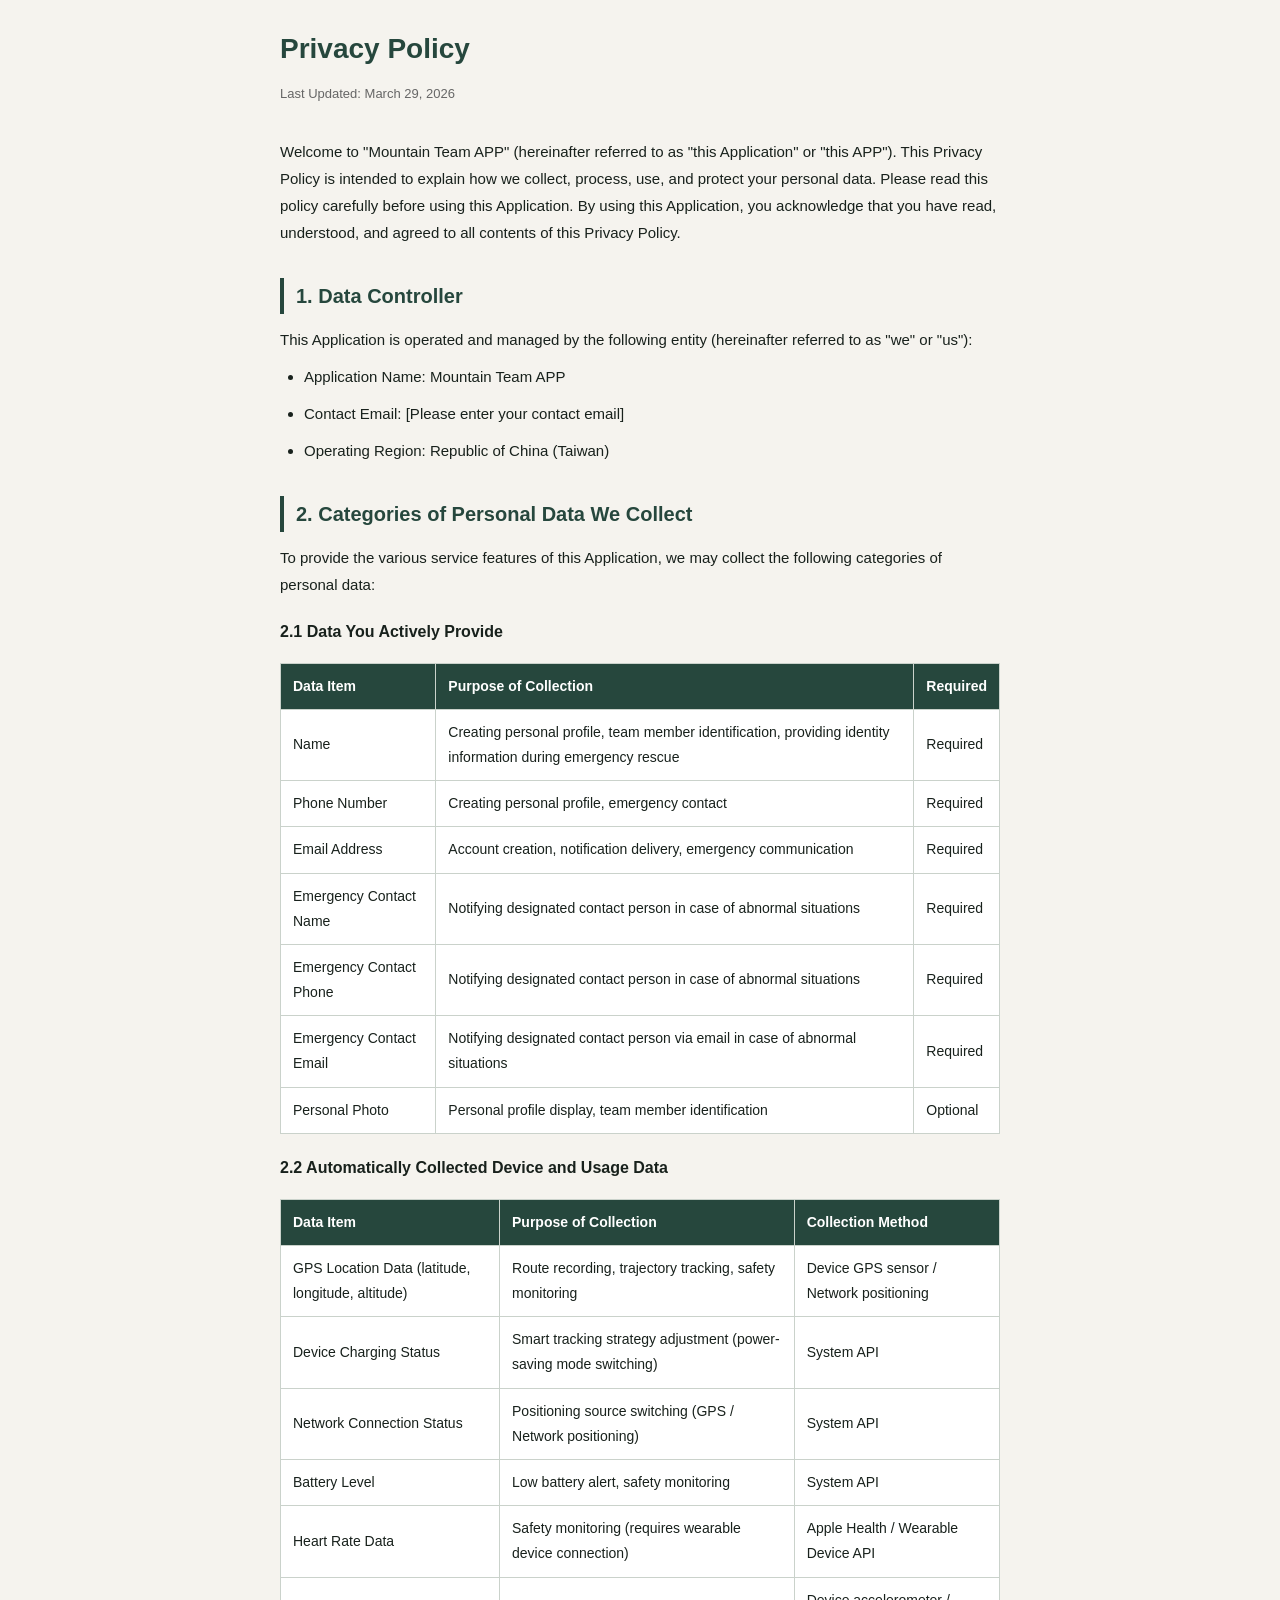
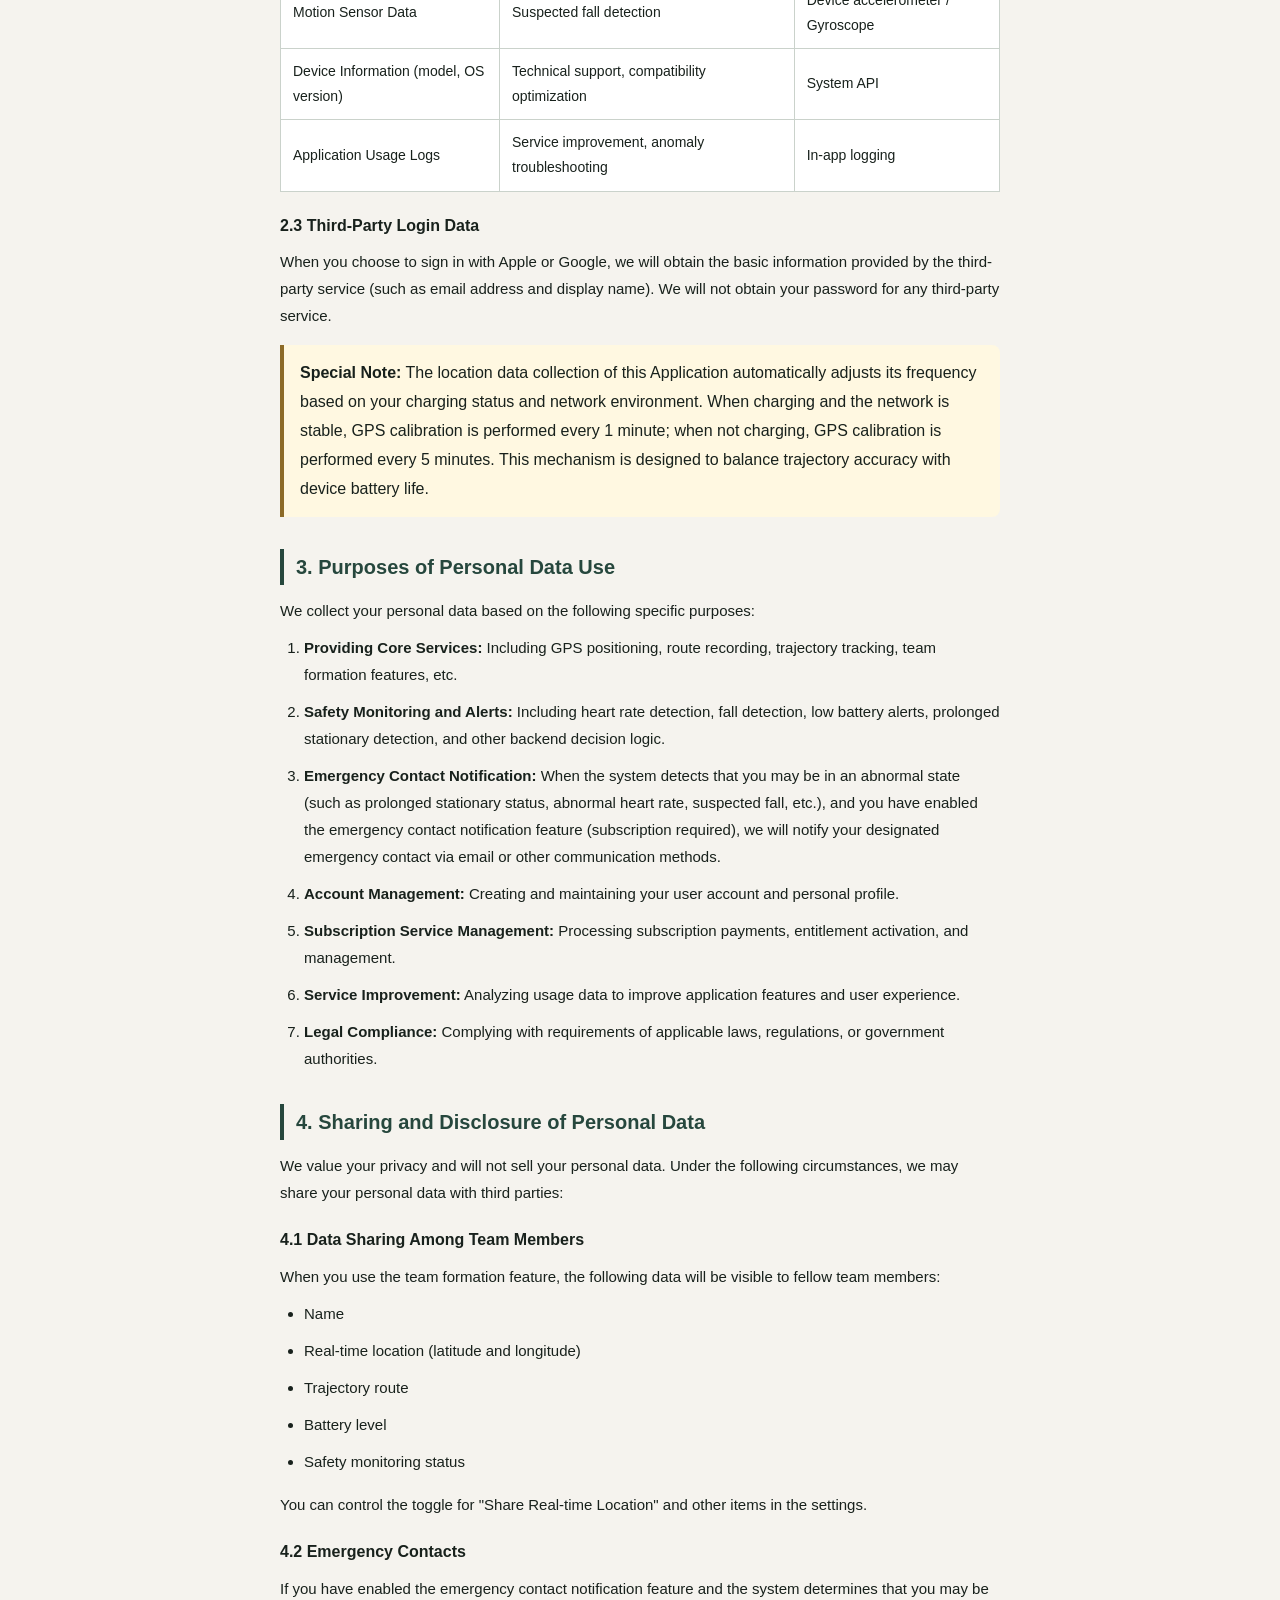
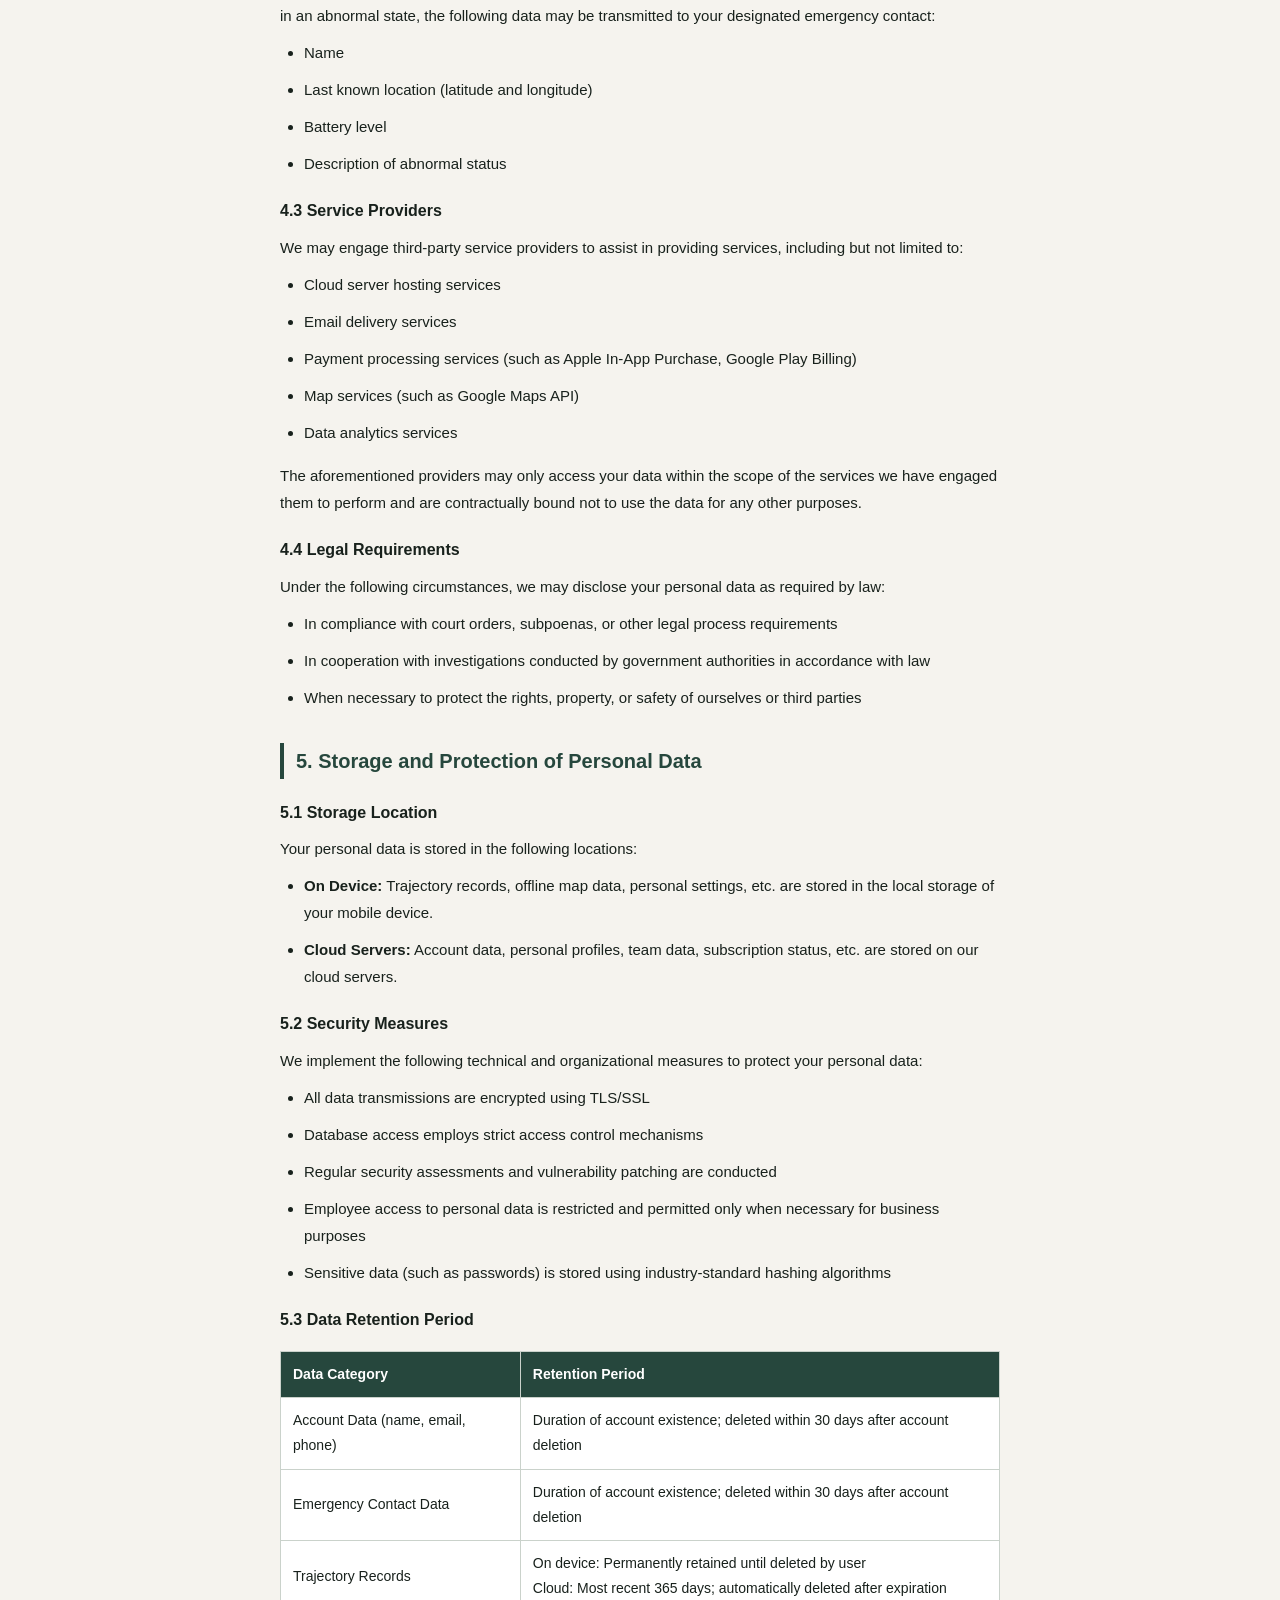
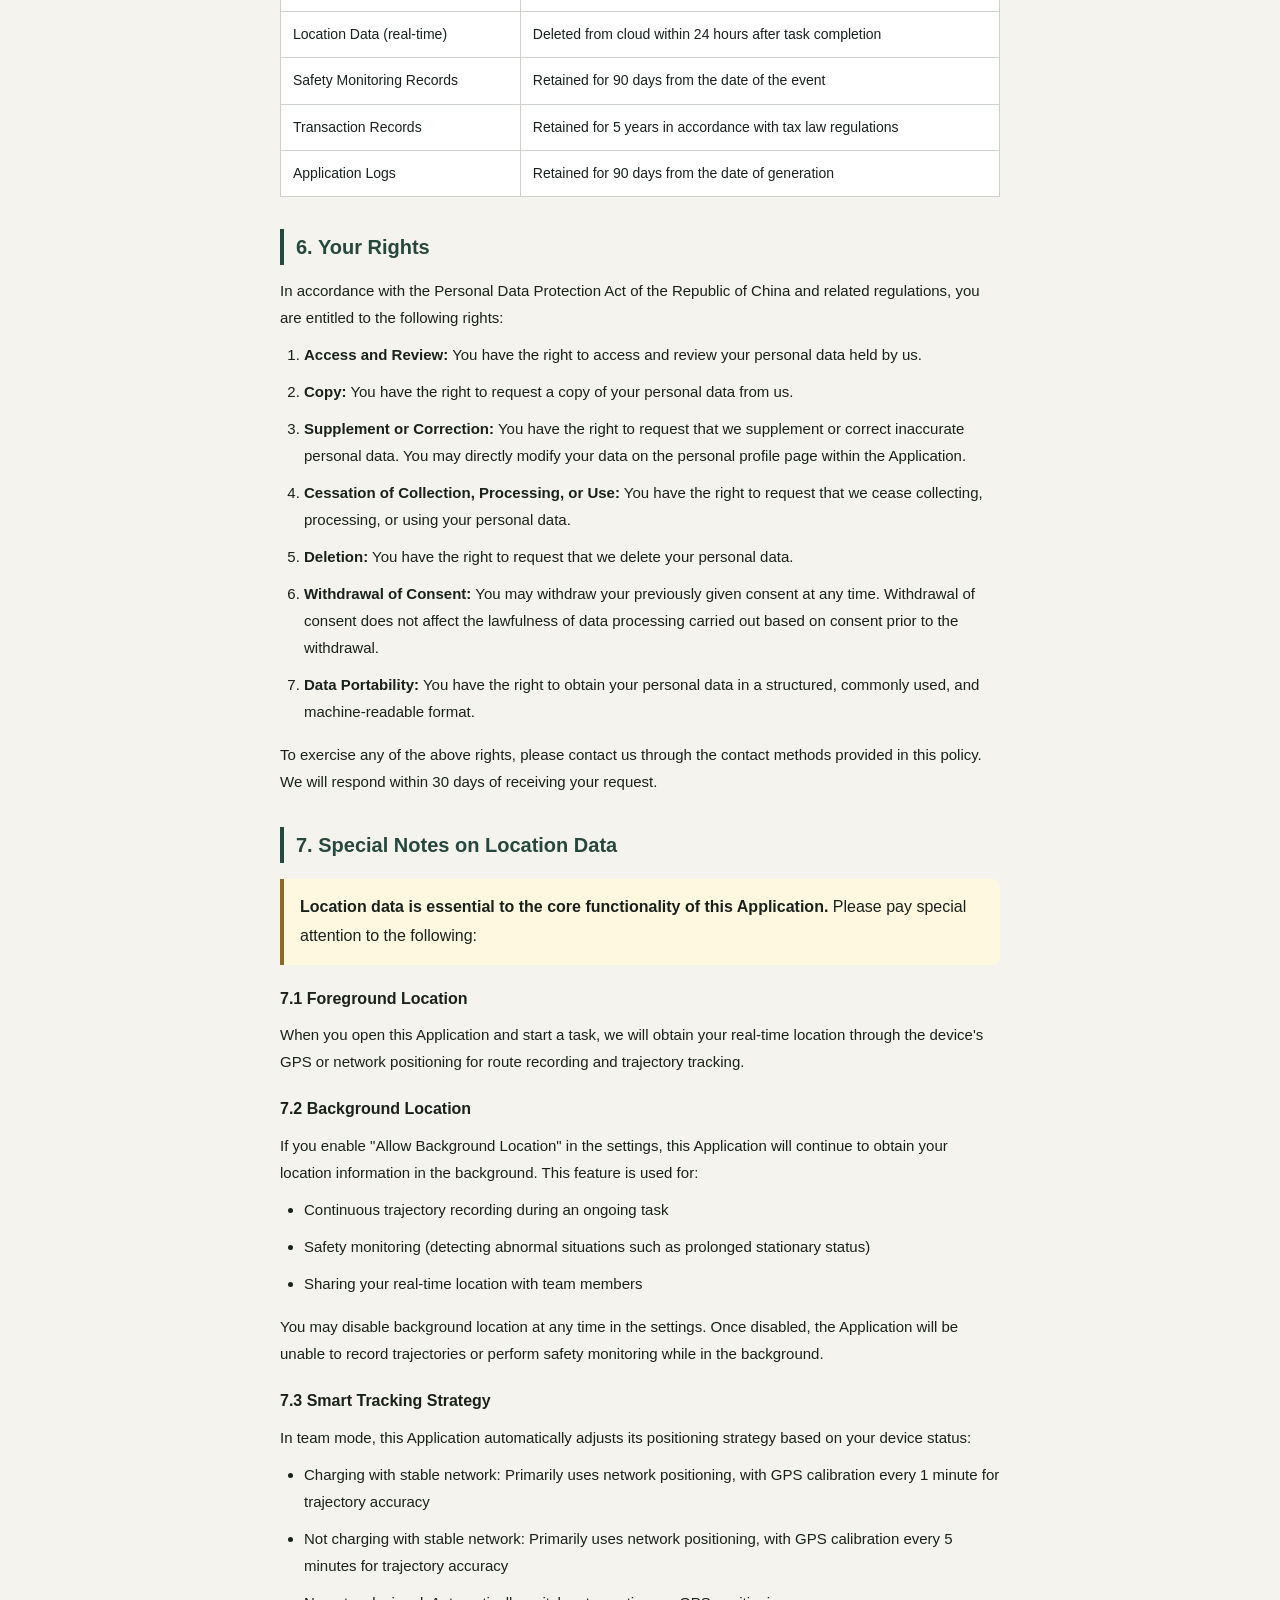
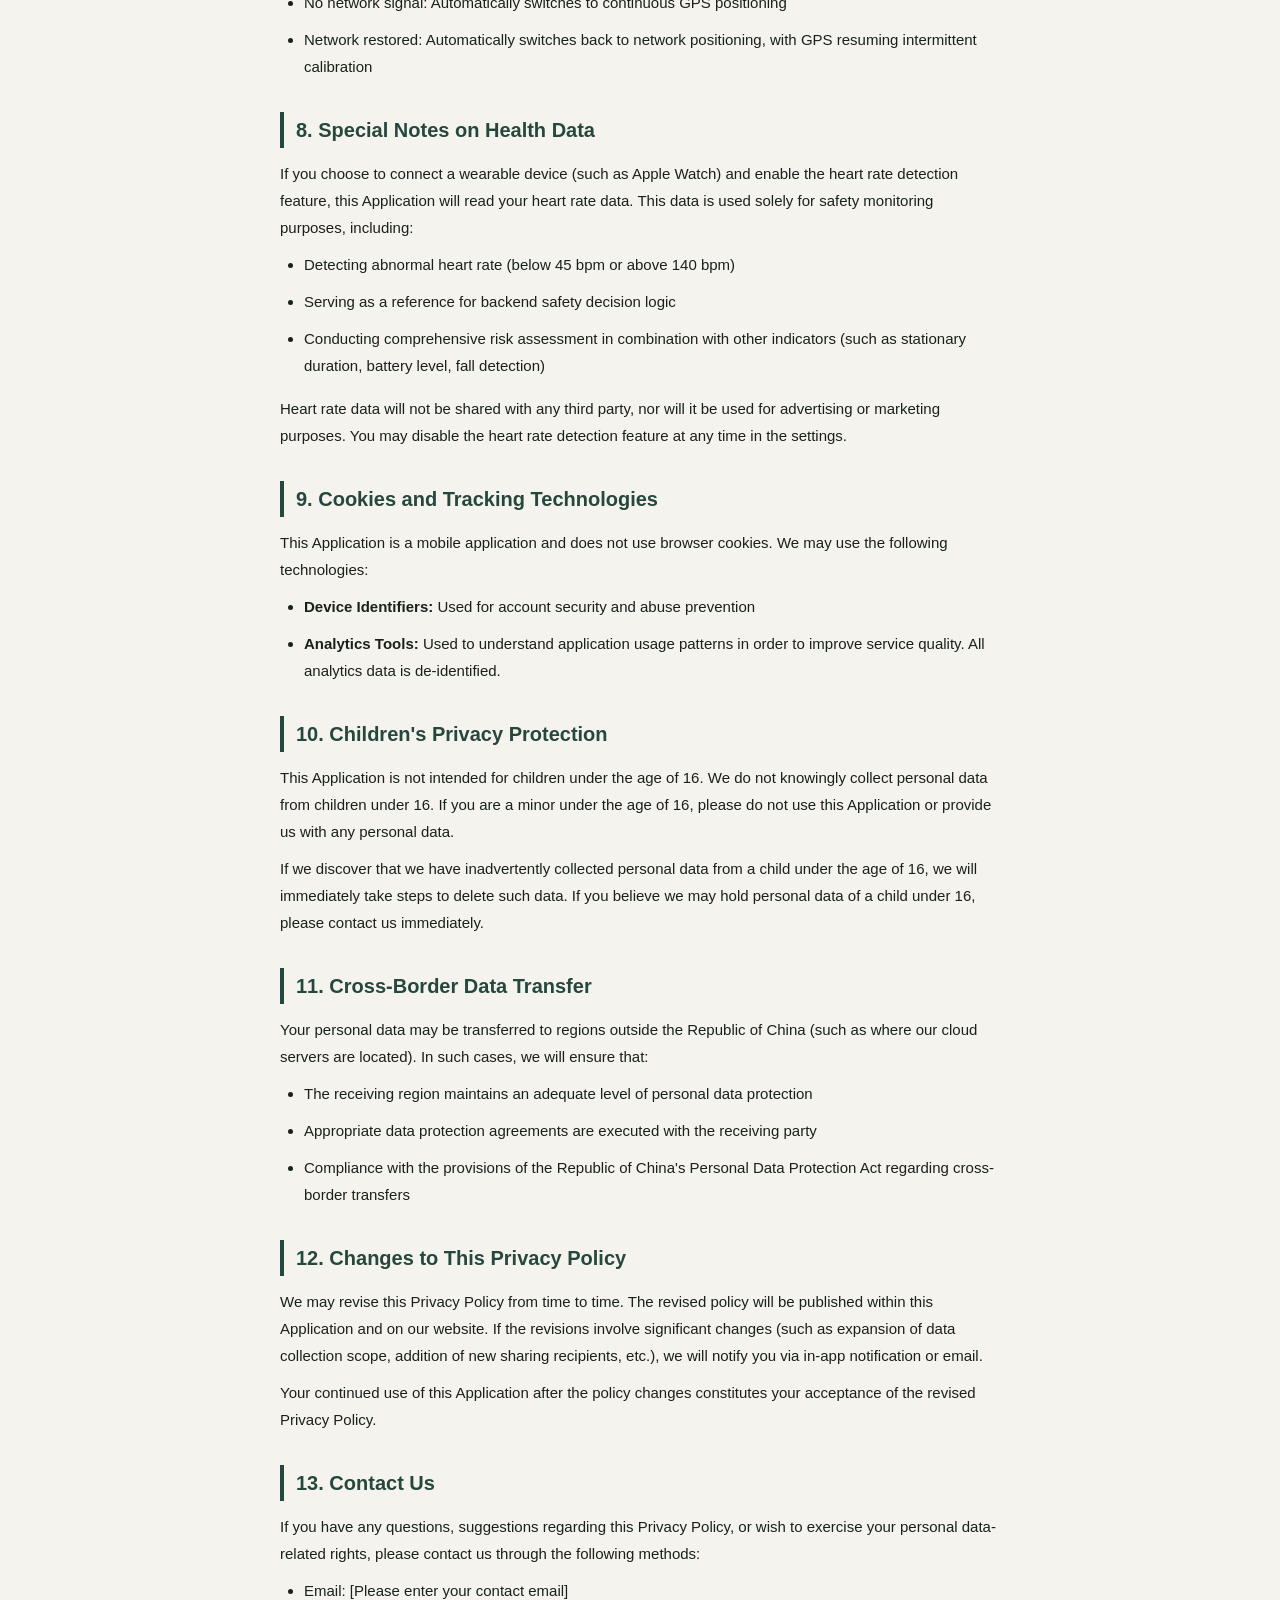
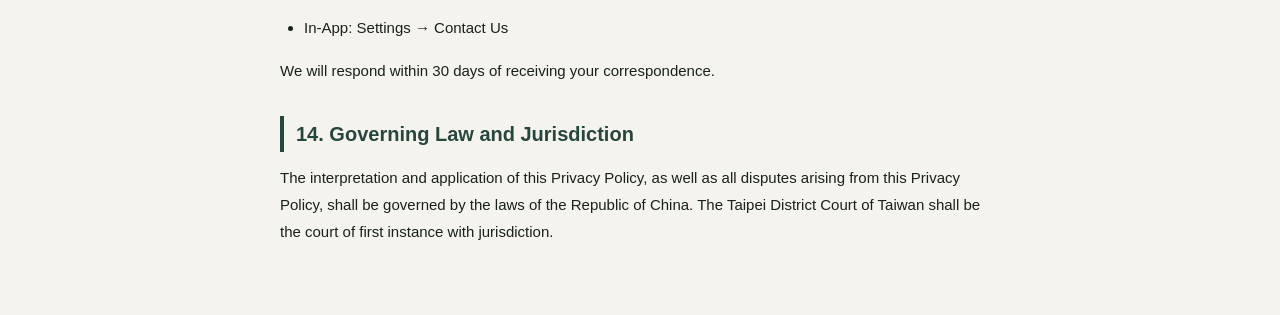
==== privacy_policy.html @ 2b2e2df8 "Replace with complete Privacy Policy and Terms of Service - Remove old placeholder files - Add full " ====
<!DOCTYPE html>
<html lang="en">
<head>
  <meta charset="UTF-8">
  <meta name="viewport" content="width=device-width, initial-scale=1.0">
  <title>Privacy Policy — Mountain Team APP</title>
  <style>
    * { margin: 0; padding: 0; box-sizing: border-box; }
    body { font-family: -apple-system, BlinkMacSystemFont, "Segoe UI", Roboto, "Noto Sans TC", sans-serif; color: #18211C; background: #F5F3EE; line-height: 1.8; padding: 24px 16px 60px; }
    .container { max-width: 720px; margin: 0 auto; }
    h1 { font-size: 28px; font-weight: 700; margin-bottom: 8px; color: #26473D; }
    .updated { font-size: 13px; color: #666; margin-bottom: 32px; }
    h2 { font-size: 20px; font-weight: 600; margin: 32px 0 12px; color: #26473D; border-left: 4px solid #26473D; padding-left: 12px; }
    h3 { font-size: 16px; font-weight: 600; margin: 20px 0 8px; }
    p, li { font-size: 15px; margin-bottom: 10px; }
    ul, ol { padding-left: 24px; margin-bottom: 16px; }
    table { width: 100%; border-collapse: collapse; margin: 16px 0; }
    th, td { border: 1px solid #CAD2CB; padding: 10px 12px; text-align: left; font-size: 14px; }
    th { background: #26473D; color: #fff; }
    td { background: #fff; }
    .highlight { background: #FFF8E1; border-left: 4px solid #8C6A27; padding: 14px 16px; margin: 16px 0; border-radius: 0 8px 8px 0; }
    a { color: #26473D; }
  </style>
</head>
<body>
<div class="container">

<h1>Privacy Policy</h1>
<p class="updated">Last Updated: March 29, 2026</p>

<p>Welcome to "Mountain Team APP" (hereinafter referred to as "this Application" or "this APP"). This Privacy Policy is intended to explain how we collect, process, use, and protect your personal data. Please read this policy carefully before using this Application. By using this Application, you acknowledge that you have read, understood, and agreed to all contents of this Privacy Policy.</p>

<h2>1. Data Controller</h2>
<p>This Application is operated and managed by the following entity (hereinafter referred to as "we" or "us"):</p>
<ul>
  <li>Application Name: Mountain Team APP</li>
  <li>Contact Email: [Please enter your contact email]</li>
  <li>Operating Region: Republic of China (Taiwan)</li>
</ul>

<h2>2. Categories of Personal Data We Collect</h2>
<p>To provide the various service features of this Application, we may collect the following categories of personal data:</p>

<h3>2.1 Data You Actively Provide</h3>
<table>
  <tr><th>Data Item</th><th>Purpose of Collection</th><th>Required</th></tr>
  <tr><td>Name</td><td>Creating personal profile, team member identification, providing identity information during emergency rescue</td><td>Required</td></tr>
  <tr><td>Phone Number</td><td>Creating personal profile, emergency contact</td><td>Required</td></tr>
  <tr><td>Email Address</td><td>Account creation, notification delivery, emergency communication</td><td>Required</td></tr>
  <tr><td>Emergency Contact Name</td><td>Notifying designated contact person in case of abnormal situations</td><td>Required</td></tr>
  <tr><td>Emergency Contact Phone</td><td>Notifying designated contact person in case of abnormal situations</td><td>Required</td></tr>
  <tr><td>Emergency Contact Email</td><td>Notifying designated contact person via email in case of abnormal situations</td><td>Required</td></tr>
  <tr><td>Personal Photo</td><td>Personal profile display, team member identification</td><td>Optional</td></tr>
</table>

<h3>2.2 Automatically Collected Device and Usage Data</h3>
<table>
  <tr><th>Data Item</th><th>Purpose of Collection</th><th>Collection Method</th></tr>
  <tr><td>GPS Location Data (latitude, longitude, altitude)</td><td>Route recording, trajectory tracking, safety monitoring</td><td>Device GPS sensor / Network positioning</td></tr>
  <tr><td>Device Charging Status</td><td>Smart tracking strategy adjustment (power-saving mode switching)</td><td>System API</td></tr>
  <tr><td>Network Connection Status</td><td>Positioning source switching (GPS / Network positioning)</td><td>System API</td></tr>
  <tr><td>Battery Level</td><td>Low battery alert, safety monitoring</td><td>System API</td></tr>
  <tr><td>Heart Rate Data</td><td>Safety monitoring (requires wearable device connection)</td><td>Apple Health / Wearable Device API</td></tr>
  <tr><td>Motion Sensor Data</td><td>Suspected fall detection</td><td>Device accelerometer / Gyroscope</td></tr>
  <tr><td>Device Information (model, OS version)</td><td>Technical support, compatibility optimization</td><td>System API</td></tr>
  <tr><td>Application Usage Logs</td><td>Service improvement, anomaly troubleshooting</td><td>In-app logging</td></tr>
</table>

<h3>2.3 Third-Party Login Data</h3>
<p>When you choose to sign in with Apple or Google, we will obtain the basic information provided by the third-party service (such as email address and display name). We will not obtain your password for any third-party service.</p>

<div class="highlight">
  <strong>Special Note:</strong> The location data collection of this Application automatically adjusts its frequency based on your charging status and network environment. When charging and the network is stable, GPS calibration is performed every 1 minute; when not charging, GPS calibration is performed every 5 minutes. This mechanism is designed to balance trajectory accuracy with device battery life.
</div>

<h2>3. Purposes of Personal Data Use</h2>
<p>We collect your personal data based on the following specific purposes:</p>
<ol>
  <li><strong>Providing Core Services:</strong> Including GPS positioning, route recording, trajectory tracking, team formation features, etc.</li>
  <li><strong>Safety Monitoring and Alerts:</strong> Including heart rate detection, fall detection, low battery alerts, prolonged stationary detection, and other backend decision logic.</li>
  <li><strong>Emergency Contact Notification:</strong> When the system detects that you may be in an abnormal state (such as prolonged stationary status, abnormal heart rate, suspected fall, etc.), and you have enabled the emergency contact notification feature (subscription required), we will notify your designated emergency contact via email or other communication methods.</li>
  <li><strong>Account Management:</strong> Creating and maintaining your user account and personal profile.</li>
  <li><strong>Subscription Service Management:</strong> Processing subscription payments, entitlement activation, and management.</li>
  <li><strong>Service Improvement:</strong> Analyzing usage data to improve application features and user experience.</li>
  <li><strong>Legal Compliance:</strong> Complying with requirements of applicable laws, regulations, or government authorities.</li>
</ol>

<h2>4. Sharing and Disclosure of Personal Data</h2>
<p>We value your privacy and will not sell your personal data. Under the following circumstances, we may share your personal data with third parties:</p>

<h3>4.1 Data Sharing Among Team Members</h3>
<p>When you use the team formation feature, the following data will be visible to fellow team members:</p>
<ul>
  <li>Name</li>
  <li>Real-time location (latitude and longitude)</li>
  <li>Trajectory route</li>
  <li>Battery level</li>
  <li>Safety monitoring status</li>
</ul>
<p>You can control the toggle for "Share Real-time Location" and other items in the settings.</p>

<h3>4.2 Emergency Contacts</h3>
<p>If you have enabled the emergency contact notification feature and the system determines that you may be in an abnormal state, the following data may be transmitted to your designated emergency contact:</p>
<ul>
  <li>Name</li>
  <li>Last known location (latitude and longitude)</li>
  <li>Battery level</li>
  <li>Description of abnormal status</li>
</ul>

<h3>4.3 Service Providers</h3>
<p>We may engage third-party service providers to assist in providing services, including but not limited to:</p>
<ul>
  <li>Cloud server hosting services</li>
  <li>Email delivery services</li>
  <li>Payment processing services (such as Apple In-App Purchase, Google Play Billing)</li>
  <li>Map services (such as Google Maps API)</li>
  <li>Data analytics services</li>
</ul>
<p>The aforementioned providers may only access your data within the scope of the services we have engaged them to perform and are contractually bound not to use the data for any other purposes.</p>

<h3>4.4 Legal Requirements</h3>
<p>Under the following circumstances, we may disclose your personal data as required by law:</p>
<ul>
  <li>In compliance with court orders, subpoenas, or other legal process requirements</li>
  <li>In cooperation with investigations conducted by government authorities in accordance with law</li>
  <li>When necessary to protect the rights, property, or safety of ourselves or third parties</li>
</ul>

<h2>5. Storage and Protection of Personal Data</h2>

<h3>5.1 Storage Location</h3>
<p>Your personal data is stored in the following locations:</p>
<ul>
  <li><strong>On Device:</strong> Trajectory records, offline map data, personal settings, etc. are stored in the local storage of your mobile device.</li>
  <li><strong>Cloud Servers:</strong> Account data, personal profiles, team data, subscription status, etc. are stored on our cloud servers.</li>
</ul>

<h3>5.2 Security Measures</h3>
<p>We implement the following technical and organizational measures to protect your personal data:</p>
<ul>
  <li>All data transmissions are encrypted using TLS/SSL</li>
  <li>Database access employs strict access control mechanisms</li>
  <li>Regular security assessments and vulnerability patching are conducted</li>
  <li>Employee access to personal data is restricted and permitted only when necessary for business purposes</li>
  <li>Sensitive data (such as passwords) is stored using industry-standard hashing algorithms</li>
</ul>

<h3>5.3 Data Retention Period</h3>
<table>
  <tr><th>Data Category</th><th>Retention Period</th></tr>
  <tr><td>Account Data (name, email, phone)</td><td>Duration of account existence; deleted within 30 days after account deletion</td></tr>
  <tr><td>Emergency Contact Data</td><td>Duration of account existence; deleted within 30 days after account deletion</td></tr>
  <tr><td>Trajectory Records</td><td>On device: Permanently retained until deleted by user<br>Cloud: Most recent 365 days; automatically deleted after expiration</td></tr>
  <tr><td>Location Data (real-time)</td><td>Deleted from cloud within 24 hours after task completion</td></tr>
  <tr><td>Safety Monitoring Records</td><td>Retained for 90 days from the date of the event</td></tr>
  <tr><td>Transaction Records</td><td>Retained for 5 years in accordance with tax law regulations</td></tr>
  <tr><td>Application Logs</td><td>Retained for 90 days from the date of generation</td></tr>
</table>

<h2>6. Your Rights</h2>
<p>In accordance with the Personal Data Protection Act of the Republic of China and related regulations, you are entitled to the following rights:</p>
<ol>
  <li><strong>Access and Review:</strong> You have the right to access and review your personal data held by us.</li>
  <li><strong>Copy:</strong> You have the right to request a copy of your personal data from us.</li>
  <li><strong>Supplement or Correction:</strong> You have the right to request that we supplement or correct inaccurate personal data. You may directly modify your data on the personal profile page within the Application.</li>
  <li><strong>Cessation of Collection, Processing, or Use:</strong> You have the right to request that we cease collecting, processing, or using your personal data.</li>
  <li><strong>Deletion:</strong> You have the right to request that we delete your personal data.</li>
  <li><strong>Withdrawal of Consent:</strong> You may withdraw your previously given consent at any time. Withdrawal of consent does not affect the lawfulness of data processing carried out based on consent prior to the withdrawal.</li>
  <li><strong>Data Portability:</strong> You have the right to obtain your personal data in a structured, commonly used, and machine-readable format.</li>
</ol>
<p>To exercise any of the above rights, please contact us through the contact methods provided in this policy. We will respond within 30 days of receiving your request.</p>

<h2>7. Special Notes on Location Data</h2>
<div class="highlight">
  <strong>Location data is essential to the core functionality of this Application.</strong> Please pay special attention to the following:
</div>

<h3>7.1 Foreground Location</h3>
<p>When you open this Application and start a task, we will obtain your real-time location through the device's GPS or network positioning for route recording and trajectory tracking.</p>

<h3>7.2 Background Location</h3>
<p>If you enable "Allow Background Location" in the settings, this Application will continue to obtain your location information in the background. This feature is used for:</p>
<ul>
  <li>Continuous trajectory recording during an ongoing task</li>
  <li>Safety monitoring (detecting abnormal situations such as prolonged stationary status)</li>
  <li>Sharing your real-time location with team members</li>
</ul>
<p>You may disable background location at any time in the settings. Once disabled, the Application will be unable to record trajectories or perform safety monitoring while in the background.</p>

<h3>7.3 Smart Tracking Strategy</h3>
<p>In team mode, this Application automatically adjusts its positioning strategy based on your device status:</p>
<ul>
  <li>Charging with stable network: Primarily uses network positioning, with GPS calibration every 1 minute for trajectory accuracy</li>
  <li>Not charging with stable network: Primarily uses network positioning, with GPS calibration every 5 minutes for trajectory accuracy</li>
  <li>No network signal: Automatically switches to continuous GPS positioning</li>
  <li>Network restored: Automatically switches back to network positioning, with GPS resuming intermittent calibration</li>
</ul>

<h2>8. Special Notes on Health Data</h2>
<p>If you choose to connect a wearable device (such as Apple Watch) and enable the heart rate detection feature, this Application will read your heart rate data. This data is used solely for safety monitoring purposes, including:</p>
<ul>
  <li>Detecting abnormal heart rate (below 45 bpm or above 140 bpm)</li>
  <li>Serving as a reference for backend safety decision logic</li>
  <li>Conducting comprehensive risk assessment in combination with other indicators (such as stationary duration, battery level, fall detection)</li>
</ul>
<p>Heart rate data will not be shared with any third party, nor will it be used for advertising or marketing purposes. You may disable the heart rate detection feature at any time in the settings.</p>

<h2>9. Cookies and Tracking Technologies</h2>
<p>This Application is a mobile application and does not use browser cookies. We may use the following technologies:</p>
<ul>
  <li><strong>Device Identifiers:</strong> Used for account security and abuse prevention</li>
  <li><strong>Analytics Tools:</strong> Used to understand application usage patterns in order to improve service quality. All analytics data is de-identified.</li>
</ul>

<h2>10. Children's Privacy Protection</h2>
<p>This Application is not intended for children under the age of 16. We do not knowingly collect personal data from children under 16. If you are a minor under the age of 16, please do not use this Application or provide us with any personal data.</p>
<p>If we discover that we have inadvertently collected personal data from a child under the age of 16, we will immediately take steps to delete such data. If you believe we may hold personal data of a child under 16, please contact us immediately.</p>

<h2>11. Cross-Border Data Transfer</h2>
<p>Your personal data may be transferred to regions outside the Republic of China (such as where our cloud servers are located). In such cases, we will ensure that:</p>
<ul>
  <li>The receiving region maintains an adequate level of personal data protection</li>
  <li>Appropriate data protection agreements are executed with the receiving party</li>
  <li>Compliance with the provisions of the Republic of China's Personal Data Protection Act regarding cross-border transfers</li>
</ul>

<h2>12. Changes to This Privacy Policy</h2>
<p>We may revise this Privacy Policy from time to time. The revised policy will be published within this Application and on our website. If the revisions involve significant changes (such as expansion of data collection scope, addition of new sharing recipients, etc.), we will notify you via in-app notification or email.</p>
<p>Your continued use of this Application after the policy changes constitutes your acceptance of the revised Privacy Policy.</p>

<h2>13. Contact Us</h2>
<p>If you have any questions, suggestions regarding this Privacy Policy, or wish to exercise your personal data-related rights, please contact us through the following methods:</p>
<ul>
  <li>Email: [Please enter your contact email]</li>
  <li>In-App: Settings → Contact Us</li>
</ul>
<p>We will respond within 30 days of receiving your correspondence.</p>

<h2>14. Governing Law and Jurisdiction</h2>
<p>The interpretation and application of this Privacy Policy, as well as all disputes arising from this Privacy Policy, shall be governed by the laws of the Republic of China. The Taipei District Court of Taiwan shall be the court of first instance with jurisdiction.</p>

</div>
</body>
</html>
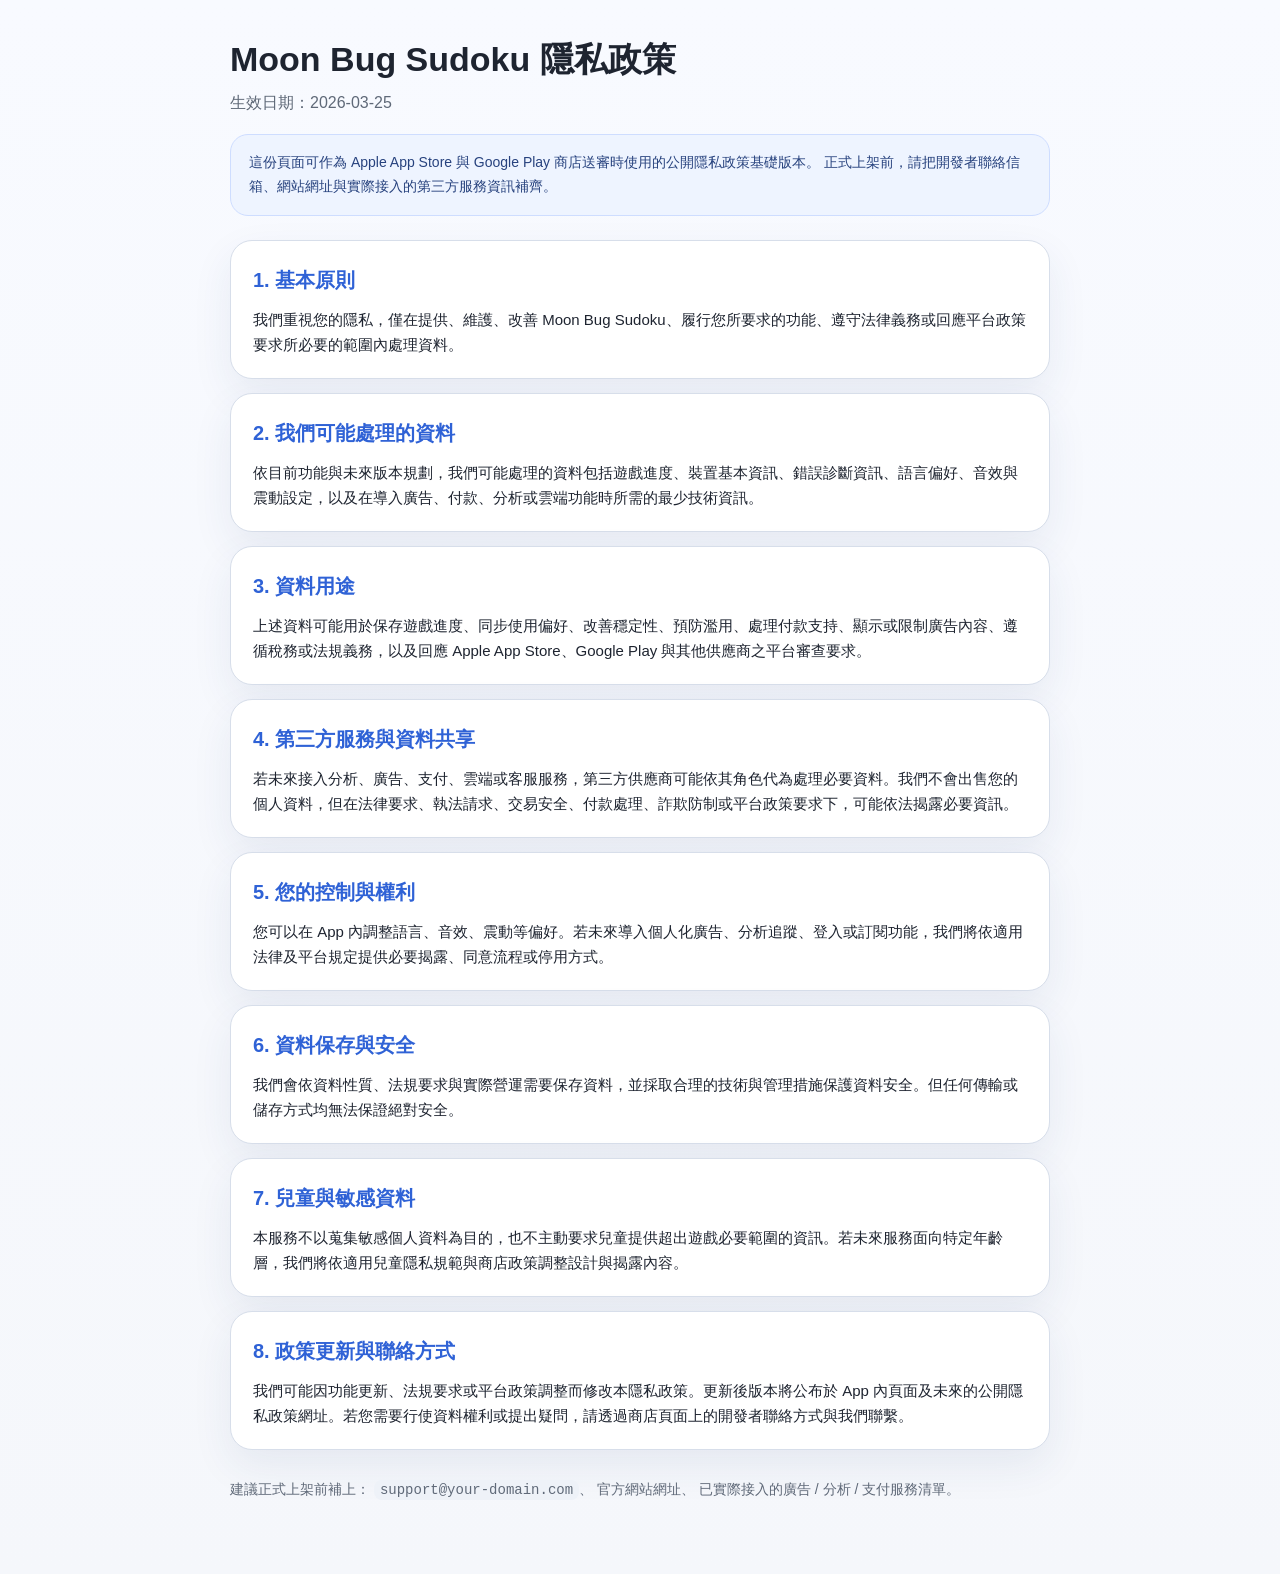
==== commit 4db542ef: "Update privacy policy and terms of service for Moon Bug Sudoku Replace old Mountain Team / Hiking Te" ====
--- a/privacy_policy.html
+++ b/privacy_policy.html
@@ -1,245 +1,155 @@
 <!DOCTYPE html>
-<html lang="en">
+<html lang="zh-Hant">
 <head>
   <meta charset="UTF-8">
   <meta name="viewport" content="width=device-width, initial-scale=1.0">
-  <title>Privacy Policy — Mountain Team APP</title>
+  <title>Moon Bug Sudoku Privacy Policy</title>
   <style>
-    * { margin: 0; padding: 0; box-sizing: border-box; }
-    body { font-family: -apple-system, BlinkMacSystemFont, "Segoe UI", Roboto, "Noto Sans TC", sans-serif; color: #18211C; background: #F5F3EE; line-height: 1.8; padding: 24px 16px 60px; }
-    .container { max-width: 720px; margin: 0 auto; }
-    h1 { font-size: 28px; font-weight: 700; margin-bottom: 8px; color: #26473D; }
-    .updated { font-size: 13px; color: #666; margin-bottom: 32px; }
-    h2 { font-size: 20px; font-weight: 600; margin: 32px 0 12px; color: #26473D; border-left: 4px solid #26473D; padding-left: 12px; }
-    h3 { font-size: 16px; font-weight: 600; margin: 20px 0 8px; }
-    p, li { font-size: 15px; margin-bottom: 10px; }
-    ul, ol { padding-left: 24px; margin-bottom: 16px; }
-    table { width: 100%; border-collapse: collapse; margin: 16px 0; }
-    th, td { border: 1px solid #CAD2CB; padding: 10px 12px; text-align: left; font-size: 14px; }
-    th { background: #26473D; color: #fff; }
-    td { background: #fff; }
-    .highlight { background: #FFF8E1; border-left: 4px solid #8C6A27; padding: 14px 16px; margin: 16px 0; border-radius: 0 8px 8px 0; }
-    a { color: #26473D; }
+    :root {
+      color-scheme: light;
+      --bg: #f5f7fb;
+      --card: #ffffff;
+      --text: #1e2430;
+      --muted: #5f6978;
+      --border: #d7deea;
+      --accent: #2f62d6;
+    }
+
+    * {
+      box-sizing: border-box;
+    }
+
+    body {
+      margin: 0;
+      font-family: "Segoe UI", "PingFang TC", "Noto Sans TC", sans-serif;
+      background: linear-gradient(180deg, #f8faff 0%, var(--bg) 100%);
+      color: var(--text);
+      line-height: 1.7;
+    }
+
+    .wrap {
+      max-width: 860px;
+      margin: 0 auto;
+      padding: 40px 20px 72px;
+    }
+
+    .hero {
+      margin-bottom: 24px;
+    }
+
+    h1 {
+      margin: 0 0 10px;
+      font-size: 34px;
+      line-height: 1.15;
+    }
+
+    .subtitle {
+      margin: 0;
+      color: var(--muted);
+      font-size: 16px;
+    }
+
+    .notice {
+      margin-top: 18px;
+      padding: 16px 18px;
+      background: #eef4ff;
+      border: 1px solid #ceddff;
+      border-radius: 18px;
+      color: #27427e;
+      font-size: 14px;
+    }
+
+    .card {
+      background: var(--card);
+      border: 1px solid var(--border);
+      border-radius: 22px;
+      padding: 22px 22px 20px;
+      box-shadow: 0 16px 40px rgba(34, 63, 120, 0.08);
+      margin-top: 14px;
+    }
+
+    h2 {
+      margin: 0 0 10px;
+      font-size: 20px;
+      color: var(--accent);
+    }
+
+    p {
+      margin: 0;
+      font-size: 15px;
+    }
+
+    .footer {
+      margin-top: 28px;
+      color: var(--muted);
+      font-size: 14px;
+    }
+
+    code {
+      font-family: Consolas, monospace;
+      background: #eef2f8;
+      padding: 2px 6px;
+      border-radius: 8px;
+    }
   </style>
 </head>
 <body>
-<div class="container">
+  <main class="wrap">
+    <section class="hero">
+      <h1>Moon Bug Sudoku 隱私政策</h1>
+      <p class="subtitle">生效日期：2026-03-25</p>
+      <div class="notice">
+        這份頁面可作為 Apple App Store 與 Google Play 商店送審時使用的公開隱私政策基礎版本。
+        正式上架前，請把開發者聯絡信箱、網站網址與實際接入的第三方服務資訊補齊。
+      </div>
+    </section>
 
-<h1>Privacy Policy</h1>
-<p class="updated">Last Updated: March 29, 2026</p>
+    <section class="card">
+      <h2>1. 基本原則</h2>
+      <p>我們重視您的隱私，僅在提供、維護、改善 Moon Bug Sudoku、履行您所要求的功能、遵守法律義務或回應平台政策要求所必要的範圍內處理資料。</p>
+    </section>
 
-<p>Welcome to "Mountain Team APP" (hereinafter referred to as "this Application" or "this APP"). This Privacy Policy is intended to explain how we collect, process, use, and protect your personal data. Please read this policy carefully before using this Application. By using this Application, you acknowledge that you have read, understood, and agreed to all contents of this Privacy Policy.</p>
+    <section class="card">
+      <h2>2. 我們可能處理的資料</h2>
+      <p>依目前功能與未來版本規劃，我們可能處理的資料包括遊戲進度、裝置基本資訊、錯誤診斷資訊、語言偏好、音效與震動設定，以及在導入廣告、付款、分析或雲端功能時所需的最少技術資訊。</p>
+    </section>
 
-<h2>1. Data Controller</h2>
-<p>This Application is operated and managed by the following entity (hereinafter referred to as "we" or "us"):</p>
-<ul>
-  <li>Application Name: Mountain Team APP</li>
-  <li>Contact Email: [Please enter your contact email]</li>
-  <li>Operating Region: Republic of China (Taiwan)</li>
-</ul>
+    <section class="card">
+      <h2>3. 資料用途</h2>
+      <p>上述資料可能用於保存遊戲進度、同步使用偏好、改善穩定性、預防濫用、處理付款支持、顯示或限制廣告內容、遵循稅務或法規義務，以及回應 Apple App Store、Google Play 與其他供應商之平台審查要求。</p>
+    </section>
 
-<h2>2. Categories of Personal Data We Collect</h2>
-<p>To provide the various service features of this Application, we may collect the following categories of personal data:</p>
+    <section class="card">
+      <h2>4. 第三方服務與資料共享</h2>
+      <p>若未來接入分析、廣告、支付、雲端或客服服務，第三方供應商可能依其角色代為處理必要資料。我們不會出售您的個人資料，但在法律要求、執法請求、交易安全、付款處理、詐欺防制或平台政策要求下，可能依法揭露必要資訊。</p>
+    </section>
 
-<h3>2.1 Data You Actively Provide</h3>
-<table>
-  <tr><th>Data Item</th><th>Purpose of Collection</th><th>Required</th></tr>
-  <tr><td>Name</td><td>Creating personal profile, team member identification, providing identity information during emergency rescue</td><td>Required</td></tr>
-  <tr><td>Phone Number</td><td>Creating personal profile, emergency contact</td><td>Required</td></tr>
-  <tr><td>Email Address</td><td>Account creation, notification delivery, emergency communication</td><td>Required</td></tr>
-  <tr><td>Emergency Contact Name</td><td>Notifying designated contact person in case of abnormal situations</td><td>Required</td></tr>
-  <tr><td>Emergency Contact Phone</td><td>Notifying designated contact person in case of abnormal situations</td><td>Required</td></tr>
-  <tr><td>Emergency Contact Email</td><td>Notifying designated contact person via email in case of abnormal situations</td><td>Required</td></tr>
-  <tr><td>Personal Photo</td><td>Personal profile display, team member identification</td><td>Optional</td></tr>
-</table>
+    <section class="card">
+      <h2>5. 您的控制與權利</h2>
+      <p>您可以在 App 內調整語言、音效、震動等偏好。若未來導入個人化廣告、分析追蹤、登入或訂閱功能，我們將依適用法律及平台規定提供必要揭露、同意流程或停用方式。</p>
+    </section>
 
-<h3>2.2 Automatically Collected Device and Usage Data</h3>
-<table>
-  <tr><th>Data Item</th><th>Purpose of Collection</th><th>Collection Method</th></tr>
-  <tr><td>GPS Location Data (latitude, longitude, altitude)</td><td>Route recording, trajectory tracking, safety monitoring</td><td>Device GPS sensor / Network positioning</td></tr>
-  <tr><td>Device Charging Status</td><td>Smart tracking strategy adjustment (power-saving mode switching)</td><td>System API</td></tr>
-  <tr><td>Network Connection Status</td><td>Positioning source switching (GPS / Network positioning)</td><td>System API</td></tr>
-  <tr><td>Battery Level</td><td>Low battery alert, safety monitoring</td><td>System API</td></tr>
-  <tr><td>Heart Rate Data</td><td>Safety monitoring (requires wearable device connection)</td><td>Apple Health / Wearable Device API</td></tr>
-  <tr><td>Motion Sensor Data</td><td>Suspected fall detection</td><td>Device accelerometer / Gyroscope</td></tr>
-  <tr><td>Device Information (model, OS version)</td><td>Technical support, compatibility optimization</td><td>System API</td></tr>
-  <tr><td>Application Usage Logs</td><td>Service improvement, anomaly troubleshooting</td><td>In-app logging</td></tr>
-</table>
+    <section class="card">
+      <h2>6. 資料保存與安全</h2>
+      <p>我們會依資料性質、法規要求與實際營運需要保存資料，並採取合理的技術與管理措施保護資料安全。但任何傳輸或儲存方式均無法保證絕對安全。</p>
+    </section>
 
-<h3>2.3 Third-Party Login Data</h3>
-<p>When you choose to sign in with Apple or Google, we will obtain the basic information provided by the third-party service (such as email address and display name). We will not obtain your password for any third-party service.</p>
+    <section class="card">
+      <h2>7. 兒童與敏感資料</h2>
+      <p>本服務不以蒐集敏感個人資料為目的，也不主動要求兒童提供超出遊戲必要範圍的資訊。若未來服務面向特定年齡層，我們將依適用兒童隱私規範與商店政策調整設計與揭露內容。</p>
+    </section>
 
-<div class="highlight">
-  <strong>Special Note:</strong> The location data collection of this Application automatically adjusts its frequency based on your charging status and network environment. When charging and the network is stable, GPS calibration is performed every 1 minute; when not charging, GPS calibration is performed every 5 minutes. This mechanism is designed to balance trajectory accuracy with device battery life.
-</div>
+    <section class="card">
+      <h2>8. 政策更新與聯絡方式</h2>
+      <p>我們可能因功能更新、法規要求或平台政策調整而修改本隱私政策。更新後版本將公布於 App 內頁面及未來的公開隱私政策網址。若您需要行使資料權利或提出疑問，請透過商店頁面上的開發者聯絡方式與我們聯繫。</p>
+    </section>
 
-<h2>3. Purposes of Personal Data Use</h2>
-<p>We collect your personal data based on the following specific purposes:</p>
-<ol>
-  <li><strong>Providing Core Services:</strong> Including GPS positioning, route recording, trajectory tracking, team formation features, etc.</li>
-  <li><strong>Safety Monitoring and Alerts:</strong> Including heart rate detection, fall detection, low battery alerts, prolonged stationary detection, and other backend decision logic.</li>
-  <li><strong>Emergency Contact Notification:</strong> When the system detects that you may be in an abnormal state (such as prolonged stationary status, abnormal heart rate, suspected fall, etc.), and you have enabled the emergency contact notification feature (subscription required), we will notify your designated emergency contact via email or other communication methods.</li>
-  <li><strong>Account Management:</strong> Creating and maintaining your user account and personal profile.</li>
-  <li><strong>Subscription Service Management:</strong> Processing subscription payments, entitlement activation, and management.</li>
-  <li><strong>Service Improvement:</strong> Analyzing usage data to improve application features and user experience.</li>
-  <li><strong>Legal Compliance:</strong> Complying with requirements of applicable laws, regulations, or government authorities.</li>
-</ol>
-
-<h2>4. Sharing and Disclosure of Personal Data</h2>
-<p>We value your privacy and will not sell your personal data. Under the following circumstances, we may share your personal data with third parties:</p>
-
-<h3>4.1 Data Sharing Among Team Members</h3>
-<p>When you use the team formation feature, the following data will be visible to fellow team members:</p>
-<ul>
-  <li>Name</li>
-  <li>Real-time location (latitude and longitude)</li>
-  <li>Trajectory route</li>
-  <li>Battery level</li>
-  <li>Safety monitoring status</li>
-</ul>
-<p>You can control the toggle for "Share Real-time Location" and other items in the settings.</p>
-
-<h3>4.2 Emergency Contacts</h3>
-<p>If you have enabled the emergency contact notification feature and the system determines that you may be in an abnormal state, the following data may be transmitted to your designated emergency contact:</p>
-<ul>
-  <li>Name</li>
-  <li>Last known location (latitude and longitude)</li>
-  <li>Battery level</li>
-  <li>Description of abnormal status</li>
-</ul>
-
-<h3>4.3 Service Providers</h3>
-<p>We may engage third-party service providers to assist in providing services, including but not limited to:</p>
-<ul>
-  <li>Cloud server hosting services</li>
-  <li>Email delivery services</li>
-  <li>Payment processing services (such as Apple In-App Purchase, Google Play Billing)</li>
-  <li>Map services (such as Google Maps API)</li>
-  <li>Data analytics services</li>
-</ul>
-<p>The aforementioned providers may only access your data within the scope of the services we have engaged them to perform and are contractually bound not to use the data for any other purposes.</p>
-
-<h3>4.4 Legal Requirements</h3>
-<p>Under the following circumstances, we may disclose your personal data as required by law:</p>
-<ul>
-  <li>In compliance with court orders, subpoenas, or other legal process requirements</li>
-  <li>In cooperation with investigations conducted by government authorities in accordance with law</li>
-  <li>When necessary to protect the rights, property, or safety of ourselves or third parties</li>
-</ul>
-
-<h2>5. Storage and Protection of Personal Data</h2>
-
-<h3>5.1 Storage Location</h3>
-<p>Your personal data is stored in the following locations:</p>
-<ul>
-  <li><strong>On Device:</strong> Trajectory records, offline map data, personal settings, etc. are stored in the local storage of your mobile device.</li>
-  <li><strong>Cloud Servers:</strong> Account data, personal profiles, team data, subscription status, etc. are stored on our cloud servers.</li>
-</ul>
-
-<h3>5.2 Security Measures</h3>
-<p>We implement the following technical and organizational measures to protect your personal data:</p>
-<ul>
-  <li>All data transmissions are encrypted using TLS/SSL</li>
-  <li>Database access employs strict access control mechanisms</li>
-  <li>Regular security assessments and vulnerability patching are conducted</li>
-  <li>Employee access to personal data is restricted and permitted only when necessary for business purposes</li>
-  <li>Sensitive data (such as passwords) is stored using industry-standard hashing algorithms</li>
-</ul>
-
-<h3>5.3 Data Retention Period</h3>
-<table>
-  <tr><th>Data Category</th><th>Retention Period</th></tr>
-  <tr><td>Account Data (name, email, phone)</td><td>Duration of account existence; deleted within 30 days after account deletion</td></tr>
-  <tr><td>Emergency Contact Data</td><td>Duration of account existence; deleted within 30 days after account deletion</td></tr>
-  <tr><td>Trajectory Records</td><td>On device: Permanently retained until deleted by user<br>Cloud: Most recent 365 days; automatically deleted after expiration</td></tr>
-  <tr><td>Location Data (real-time)</td><td>Deleted from cloud within 24 hours after task completion</td></tr>
-  <tr><td>Safety Monitoring Records</td><td>Retained for 90 days from the date of the event</td></tr>
-  <tr><td>Transaction Records</td><td>Retained for 5 years in accordance with tax law regulations</td></tr>
-  <tr><td>Application Logs</td><td>Retained for 90 days from the date of generation</td></tr>
-</table>
-
-<h2>6. Your Rights</h2>
-<p>In accordance with the Personal Data Protection Act of the Republic of China and related regulations, you are entitled to the following rights:</p>
-<ol>
-  <li><strong>Access and Review:</strong> You have the right to access and review your personal data held by us.</li>
-  <li><strong>Copy:</strong> You have the right to request a copy of your personal data from us.</li>
-  <li><strong>Supplement or Correction:</strong> You have the right to request that we supplement or correct inaccurate personal data. You may directly modify your data on the personal profile page within the Application.</li>
-  <li><strong>Cessation of Collection, Processing, or Use:</strong> You have the right to request that we cease collecting, processing, or using your personal data.</li>
-  <li><strong>Deletion:</strong> You have the right to request that we delete your personal data.</li>
-  <li><strong>Withdrawal of Consent:</strong> You may withdraw your previously given consent at any time. Withdrawal of consent does not affect the lawfulness of data processing carried out based on consent prior to the withdrawal.</li>
-  <li><strong>Data Portability:</strong> You have the right to obtain your personal data in a structured, commonly used, and machine-readable format.</li>
-</ol>
-<p>To exercise any of the above rights, please contact us through the contact methods provided in this policy. We will respond within 30 days of receiving your request.</p>
-
-<h2>7. Special Notes on Location Data</h2>
-<div class="highlight">
-  <strong>Location data is essential to the core functionality of this Application.</strong> Please pay special attention to the following:
-</div>
-
-<h3>7.1 Foreground Location</h3>
-<p>When you open this Application and start a task, we will obtain your real-time location through the device's GPS or network positioning for route recording and trajectory tracking.</p>
-
-<h3>7.2 Background Location</h3>
-<p>If you enable "Allow Background Location" in the settings, this Application will continue to obtain your location information in the background. This feature is used for:</p>
-<ul>
-  <li>Continuous trajectory recording during an ongoing task</li>
-  <li>Safety monitoring (detecting abnormal situations such as prolonged stationary status)</li>
-  <li>Sharing your real-time location with team members</li>
-</ul>
-<p>You may disable background location at any time in the settings. Once disabled, the Application will be unable to record trajectories or perform safety monitoring while in the background.</p>
-
-<h3>7.3 Smart Tracking Strategy</h3>
-<p>In team mode, this Application automatically adjusts its positioning strategy based on your device status:</p>
-<ul>
-  <li>Charging with stable network: Primarily uses network positioning, with GPS calibration every 1 minute for trajectory accuracy</li>
-  <li>Not charging with stable network: Primarily uses network positioning, with GPS calibration every 5 minutes for trajectory accuracy</li>
-  <li>No network signal: Automatically switches to continuous GPS positioning</li>
-  <li>Network restored: Automatically switches back to network positioning, with GPS resuming intermittent calibration</li>
-</ul>
-
-<h2>8. Special Notes on Health Data</h2>
-<p>If you choose to connect a wearable device (such as Apple Watch) and enable the heart rate detection feature, this Application will read your heart rate data. This data is used solely for safety monitoring purposes, including:</p>
-<ul>
-  <li>Detecting abnormal heart rate (below 45 bpm or above 140 bpm)</li>
-  <li>Serving as a reference for backend safety decision logic</li>
-  <li>Conducting comprehensive risk assessment in combination with other indicators (such as stationary duration, battery level, fall detection)</li>
-</ul>
-<p>Heart rate data will not be shared with any third party, nor will it be used for advertising or marketing purposes. You may disable the heart rate detection feature at any time in the settings.</p>
-
-<h2>9. Cookies and Tracking Technologies</h2>
-<p>This Application is a mobile application and does not use browser cookies. We may use the following technologies:</p>
-<ul>
-  <li><strong>Device Identifiers:</strong> Used for account security and abuse prevention</li>
-  <li><strong>Analytics Tools:</strong> Used to understand application usage patterns in order to improve service quality. All analytics data is de-identified.</li>
-</ul>
-
-<h2>10. Children's Privacy Protection</h2>
-<p>This Application is not intended for children under the age of 16. We do not knowingly collect personal data from children under 16. If you are a minor under the age of 16, please do not use this Application or provide us with any personal data.</p>
-<p>If we discover that we have inadvertently collected personal data from a child under the age of 16, we will immediately take steps to delete such data. If you believe we may hold personal data of a child under 16, please contact us immediately.</p>
-
-<h2>11. Cross-Border Data Transfer</h2>
-<p>Your personal data may be transferred to regions outside the Republic of China (such as where our cloud servers are located). In such cases, we will ensure that:</p>
-<ul>
-  <li>The receiving region maintains an adequate level of personal data protection</li>
-  <li>Appropriate data protection agreements are executed with the receiving party</li>
-  <li>Compliance with the provisions of the Republic of China's Personal Data Protection Act regarding cross-border transfers</li>
-</ul>
-
-<h2>12. Changes to This Privacy Policy</h2>
-<p>We may revise this Privacy Policy from time to time. The revised policy will be published within this Application and on our website. If the revisions involve significant changes (such as expansion of data collection scope, addition of new sharing recipients, etc.), we will notify you via in-app notification or email.</p>
-<p>Your continued use of this Application after the policy changes constitutes your acceptance of the revised Privacy Policy.</p>
-
-<h2>13. Contact Us</h2>
-<p>If you have any questions, suggestions regarding this Privacy Policy, or wish to exercise your personal data-related rights, please contact us through the following methods:</p>
-<ul>
-  <li>Email: [Please enter your contact email]</li>
-  <li>In-App: Settings → Contact Us</li>
-</ul>
-<p>We will respond within 30 days of receiving your correspondence.</p>
-
-<h2>14. Governing Law and Jurisdiction</h2>
-<p>The interpretation and application of this Privacy Policy, as well as all disputes arising from this Privacy Policy, shall be governed by the laws of the Republic of China. The Taipei District Court of Taiwan shall be the court of first instance with jurisdiction.</p>
-
-</div>
+    <p class="footer">
+      建議正式上架前補上：
+      <code>support@your-domain.com</code>、
+      官方網站網址、
+      已實際接入的廣告 / 分析 / 支付服務清單。
+    </p>
+  </main>
 </body>
 </html>
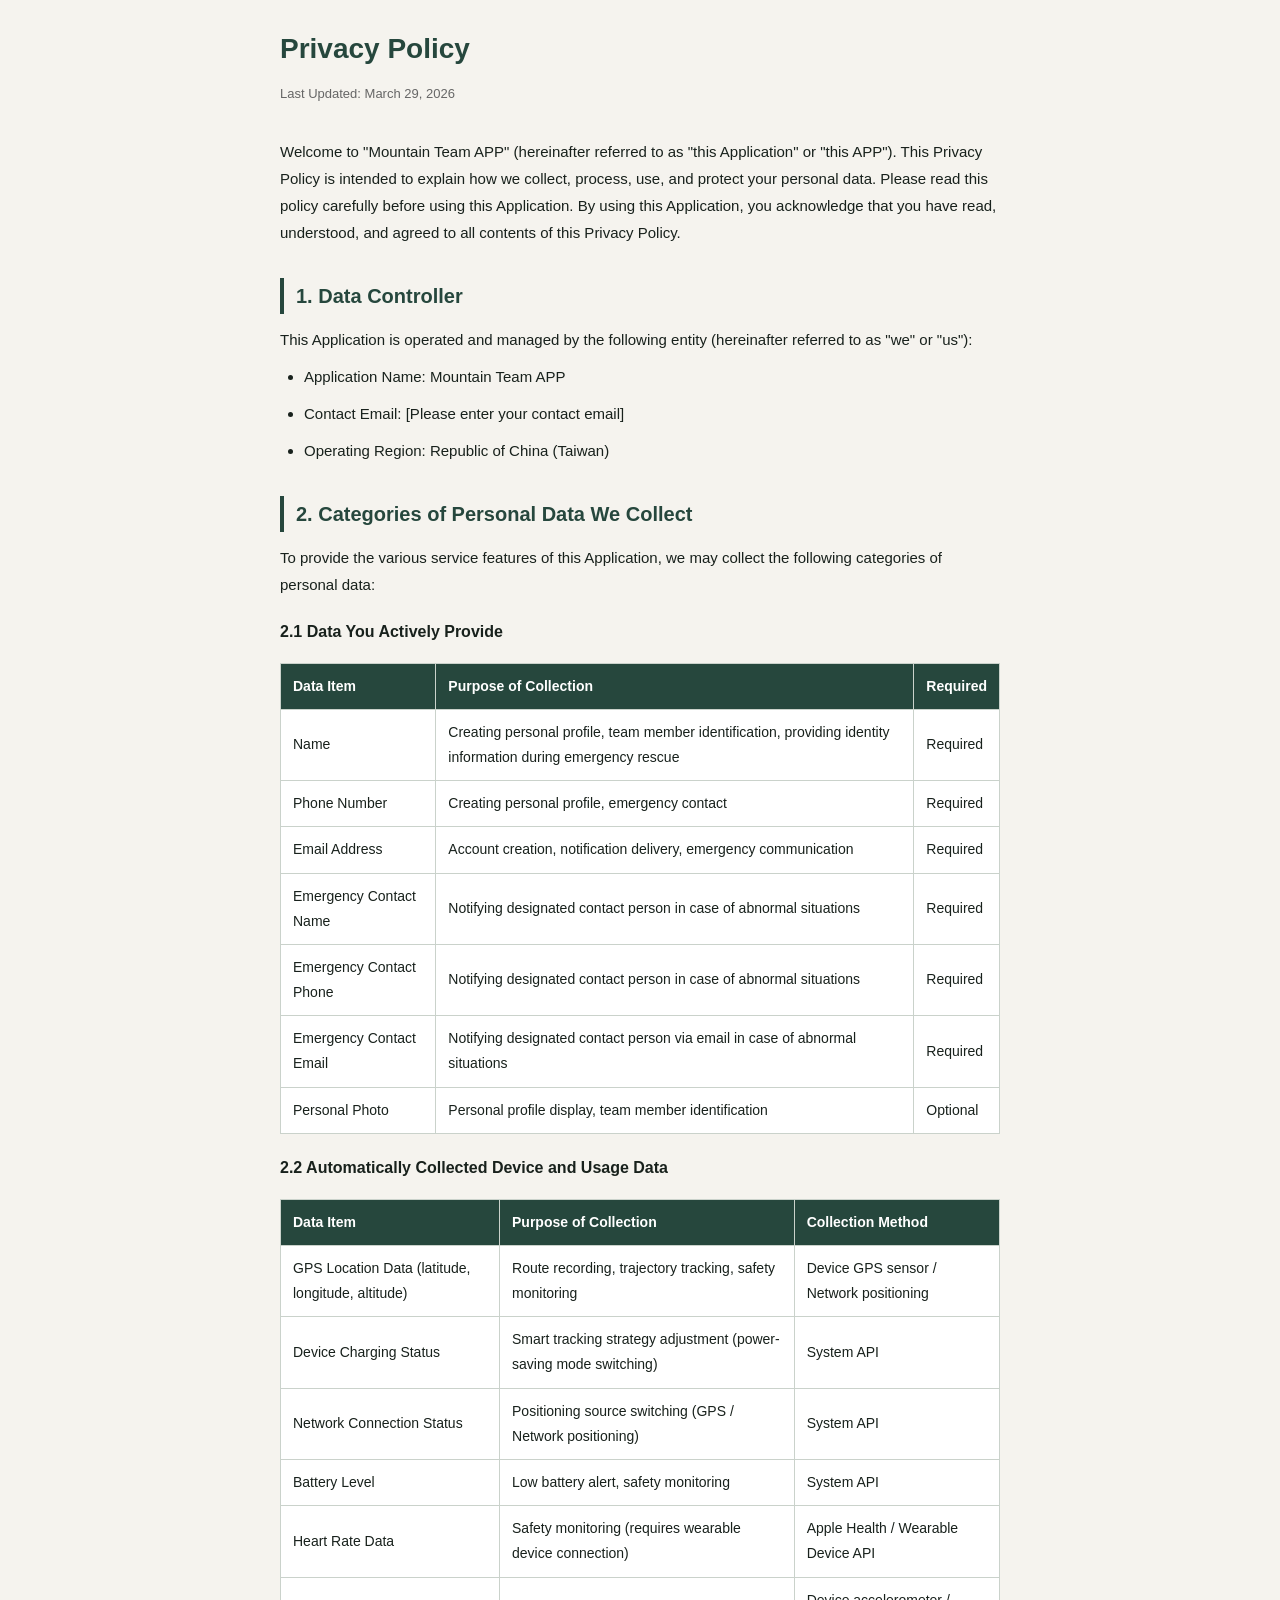
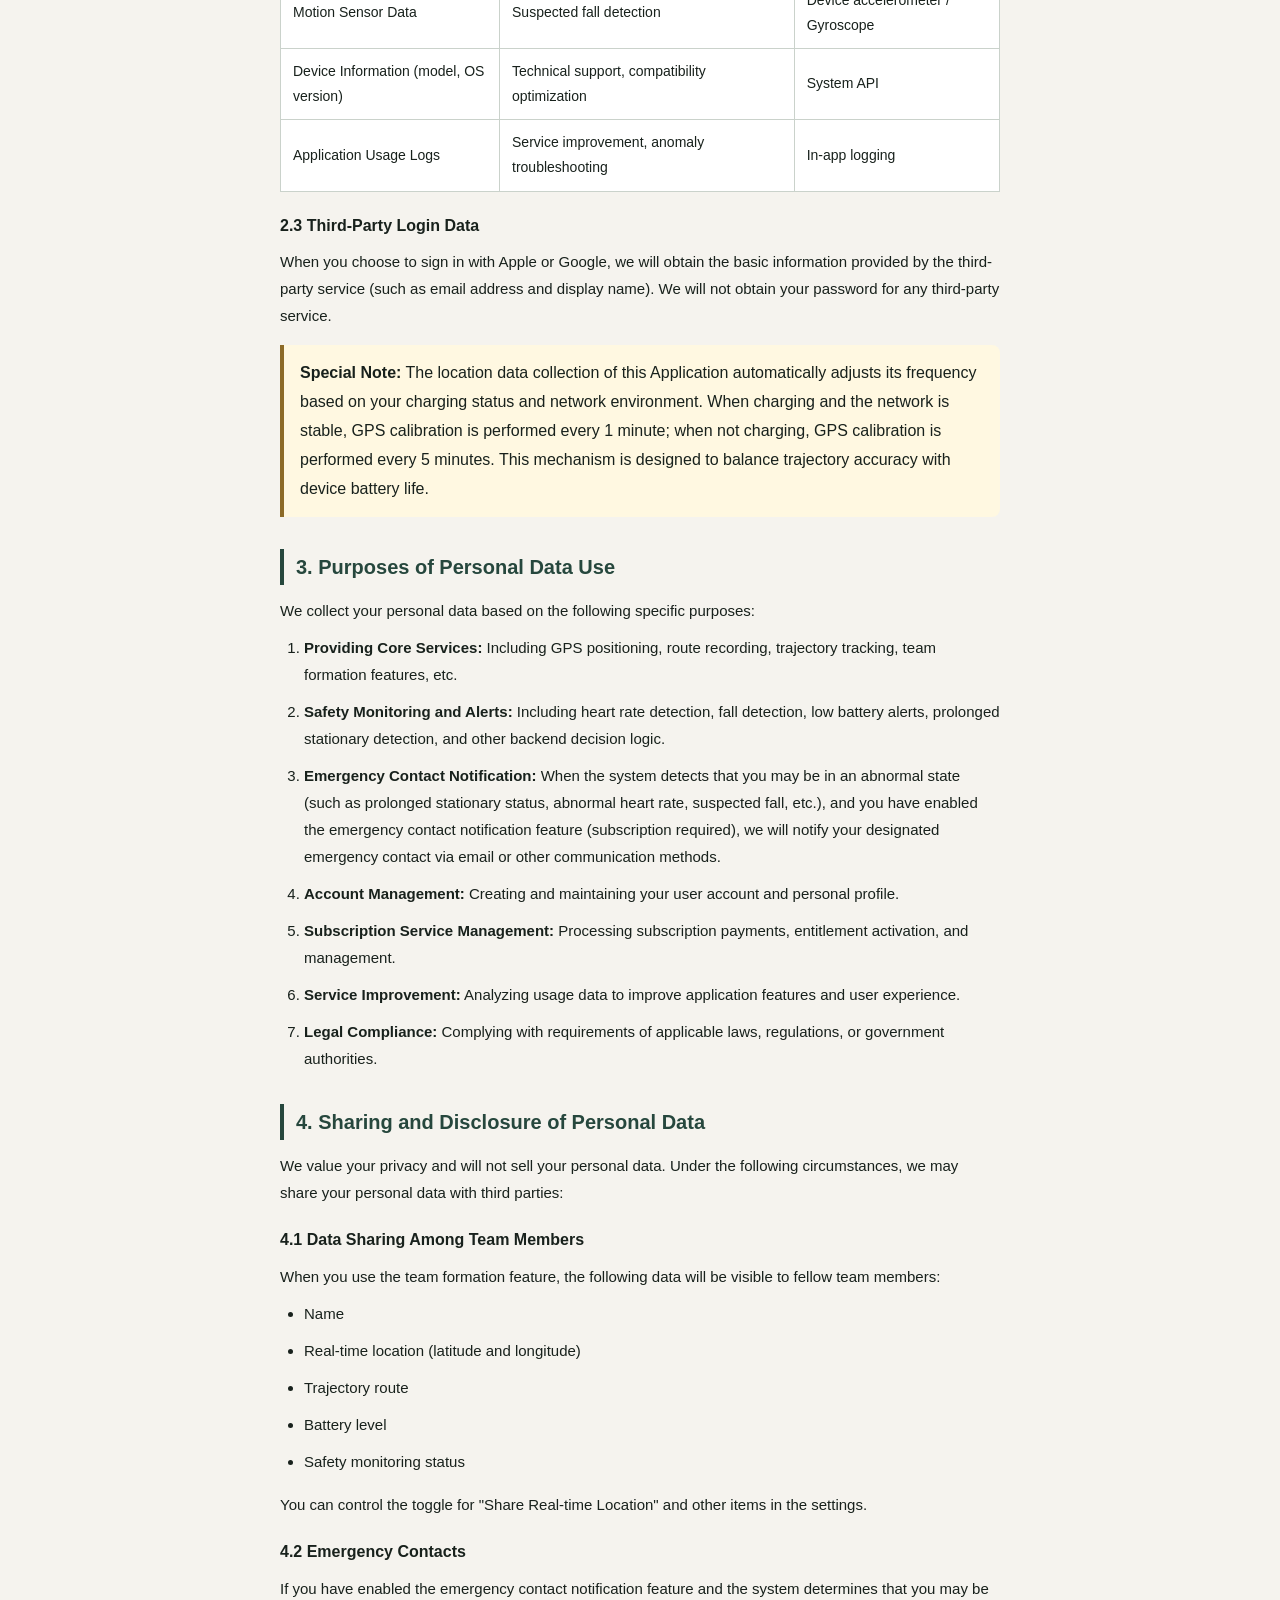
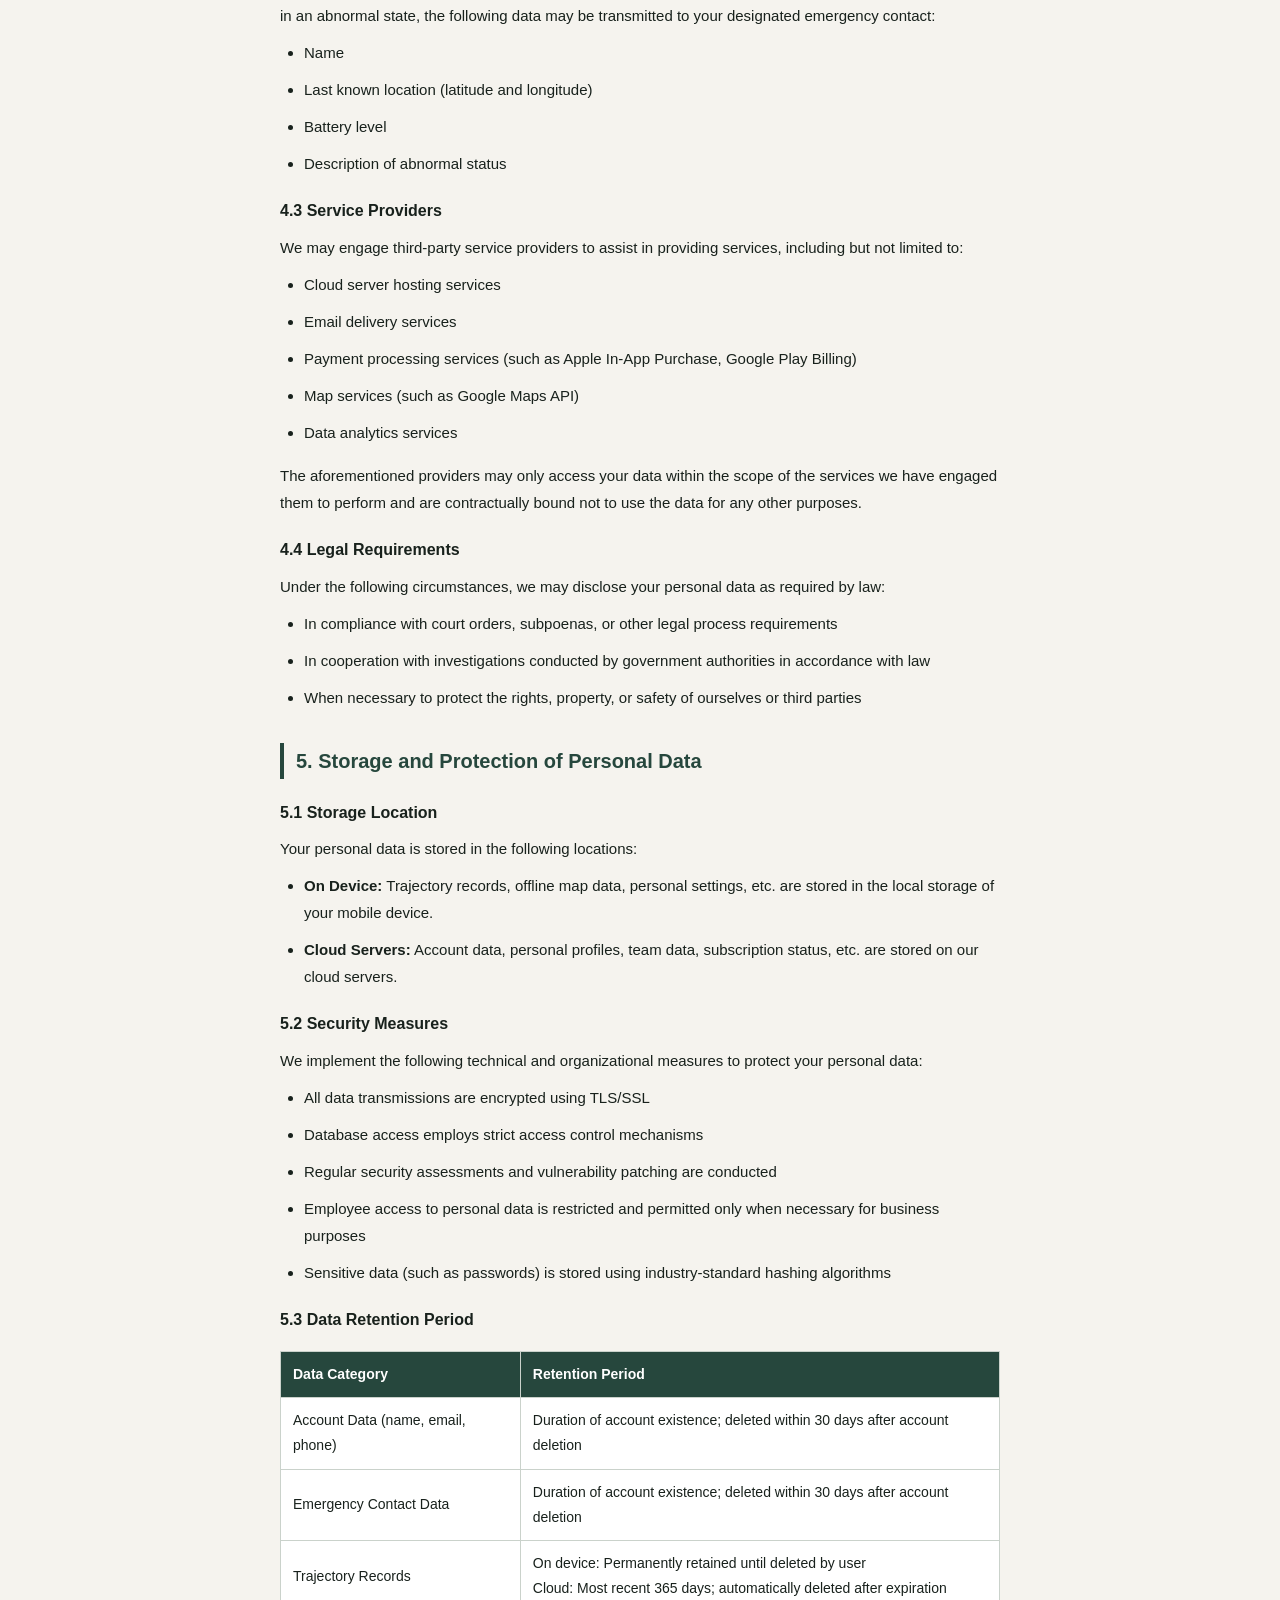
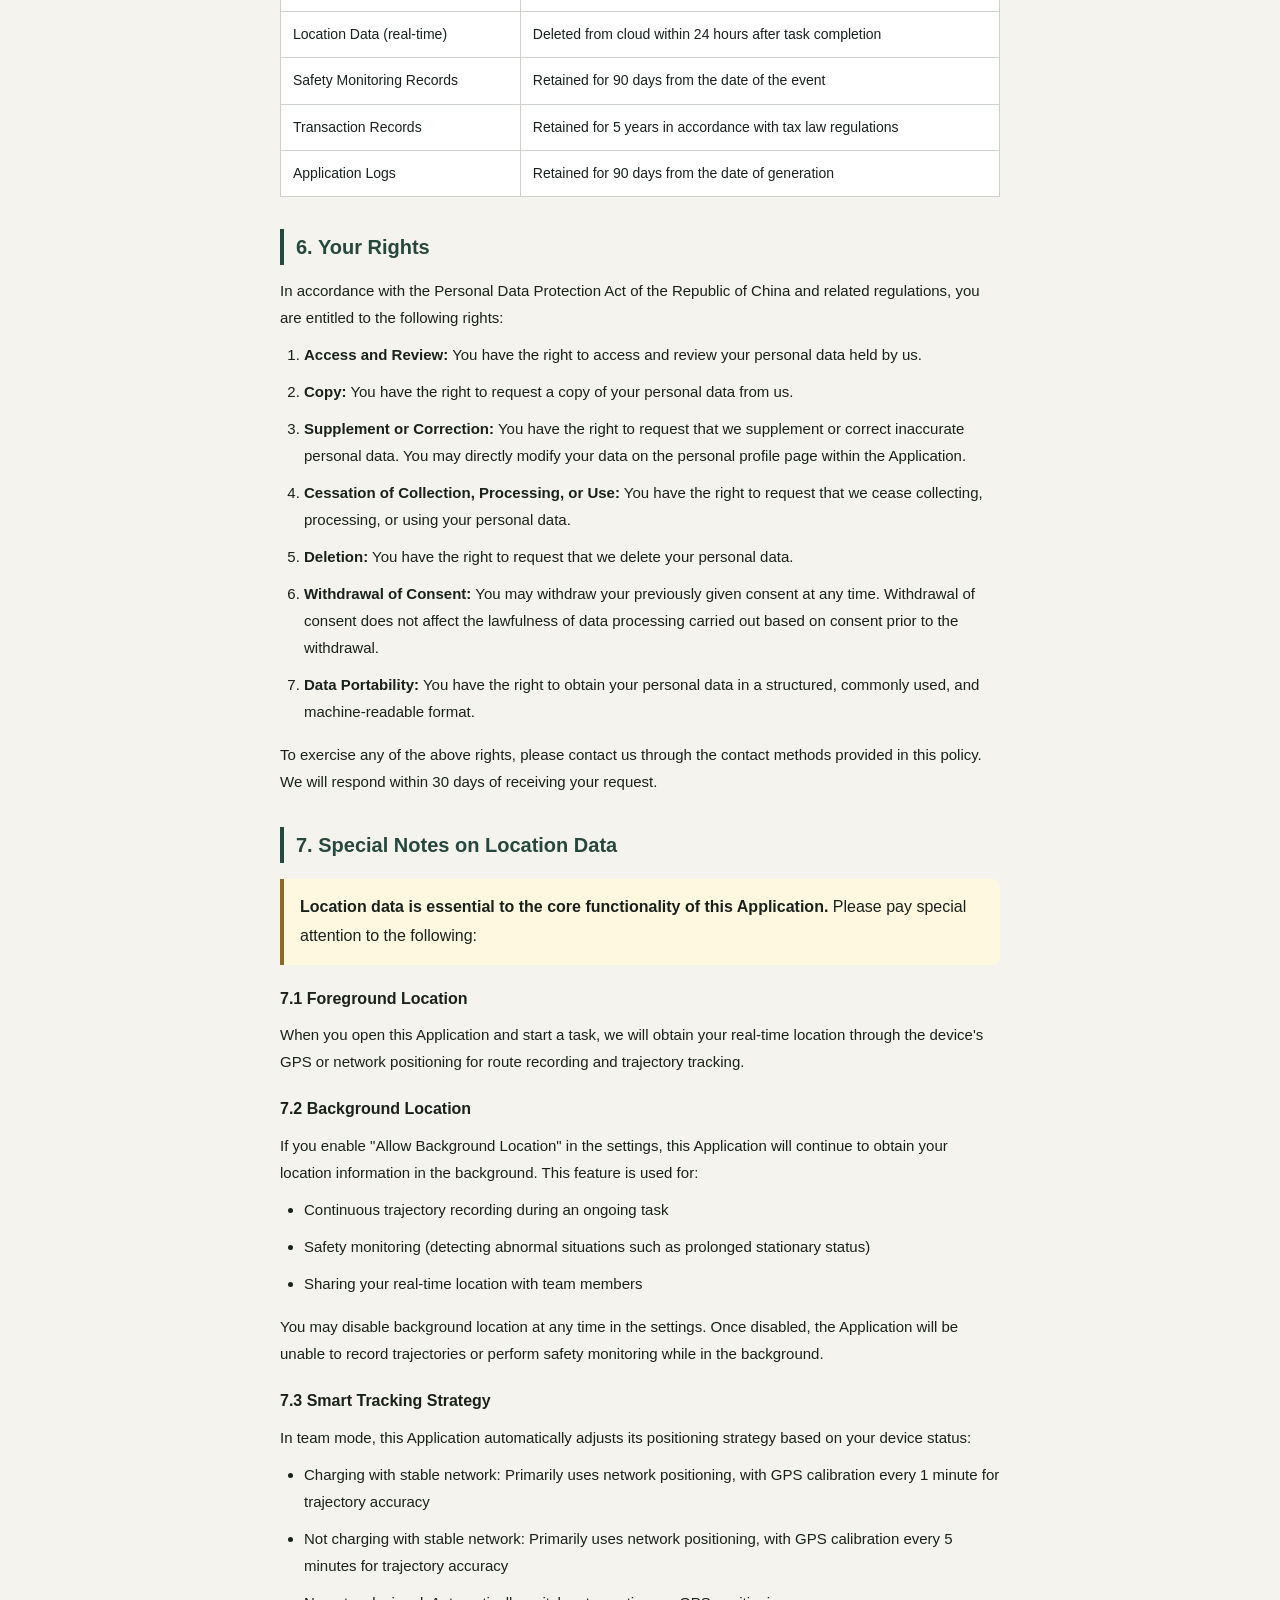
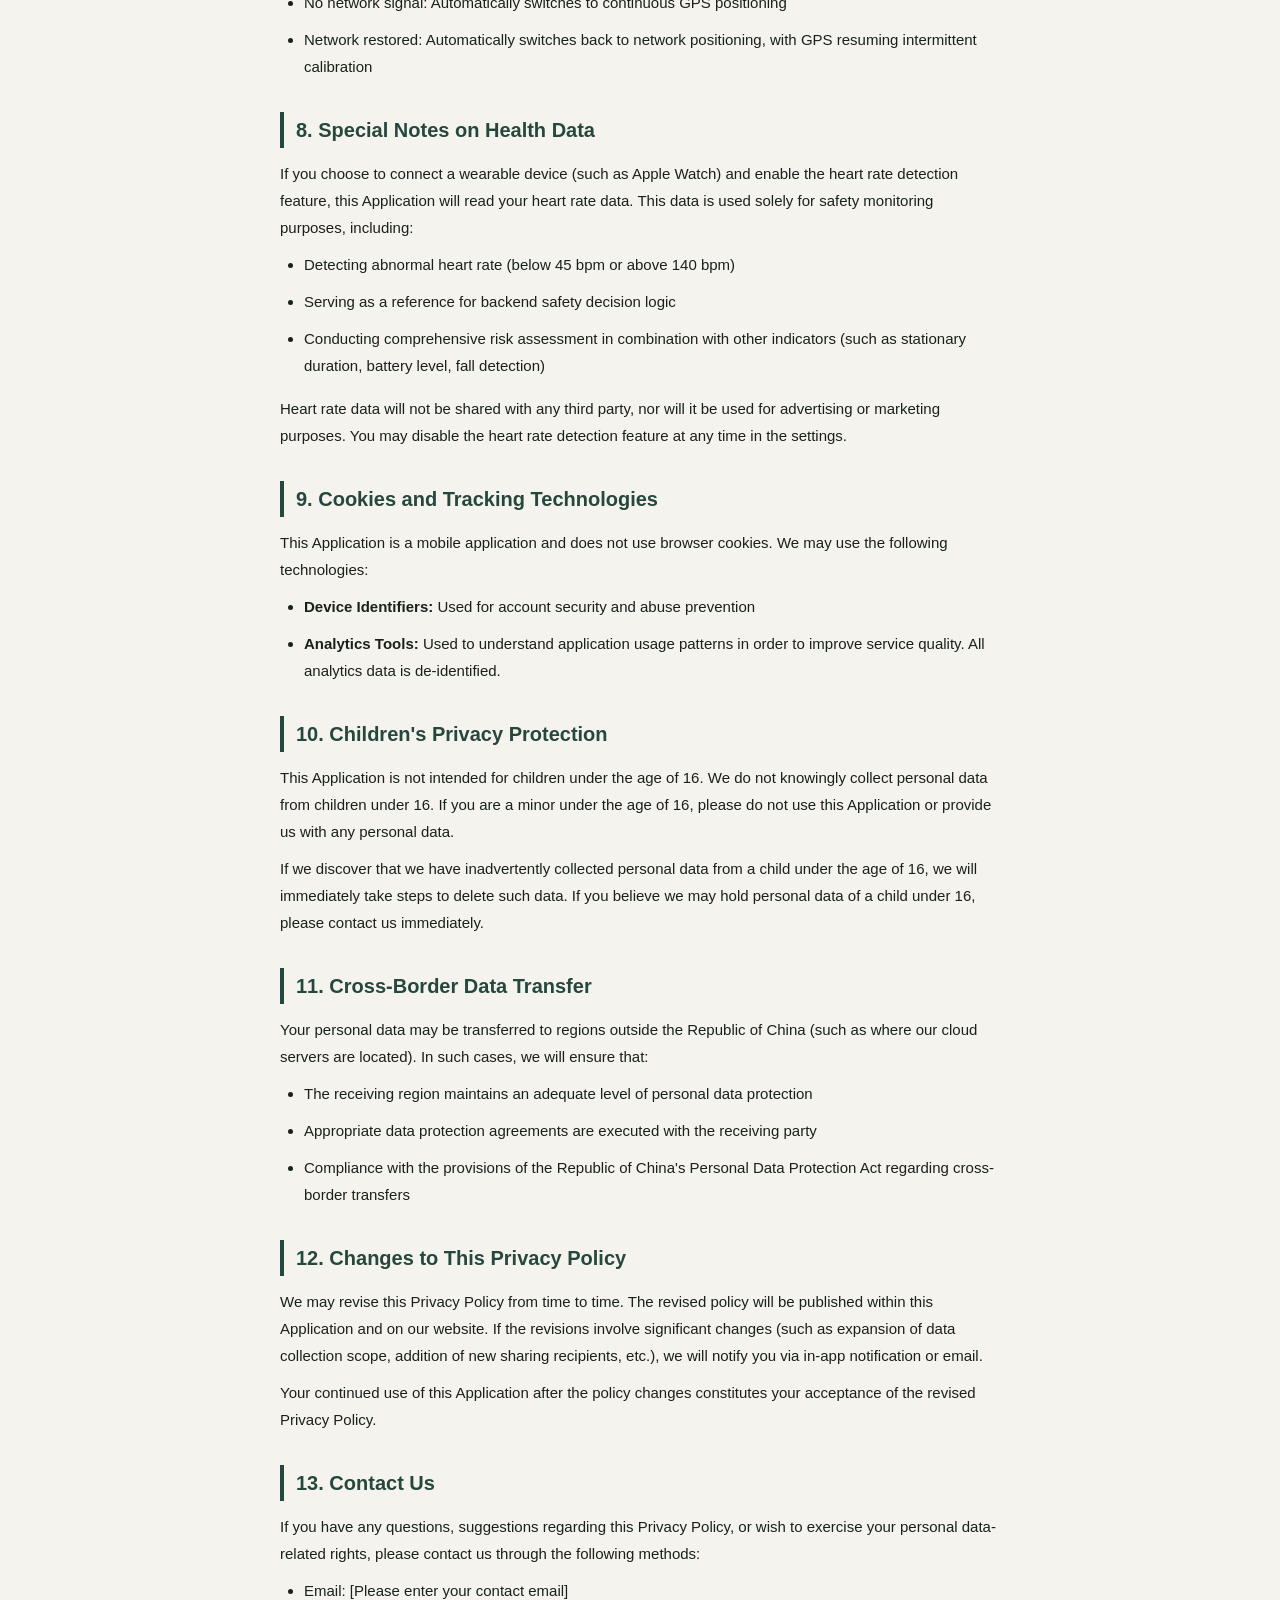
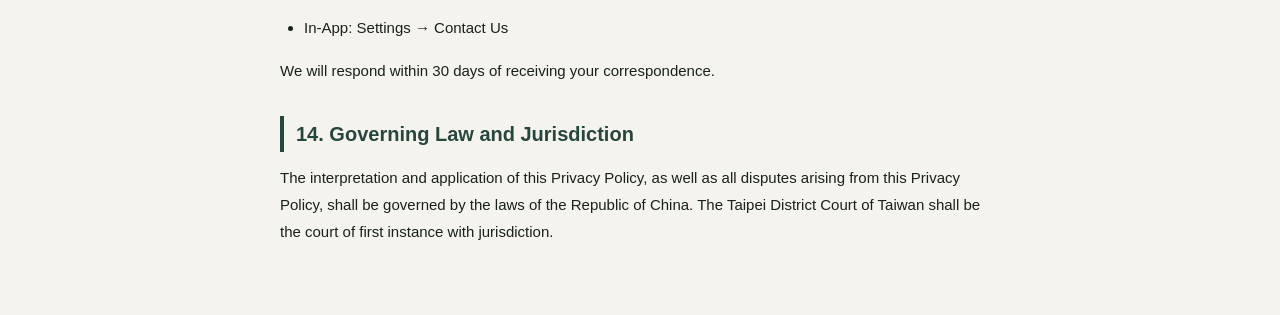
==== commit 2fefbf35: "Revert "Update privacy policy and terms of service for Moon Bug Sudoku" This reverts commit 4db542ef" ====
--- a/privacy_policy.html
+++ b/privacy_policy.html
@@ -1,155 +1,245 @@
 <!DOCTYPE html>
-<html lang="zh-Hant">
+<html lang="en">
 <head>
   <meta charset="UTF-8">
   <meta name="viewport" content="width=device-width, initial-scale=1.0">
-  <title>Moon Bug Sudoku Privacy Policy</title>
+  <title>Privacy Policy — Mountain Team APP</title>
   <style>
-    :root {
-      color-scheme: light;
-      --bg: #f5f7fb;
-      --card: #ffffff;
-      --text: #1e2430;
-      --muted: #5f6978;
-      --border: #d7deea;
-      --accent: #2f62d6;
-    }
-
-    * {
-      box-sizing: border-box;
-    }
-
-    body {
-      margin: 0;
-      font-family: "Segoe UI", "PingFang TC", "Noto Sans TC", sans-serif;
-      background: linear-gradient(180deg, #f8faff 0%, var(--bg) 100%);
-      color: var(--text);
-      line-height: 1.7;
-    }
-
-    .wrap {
-      max-width: 860px;
-      margin: 0 auto;
-      padding: 40px 20px 72px;
-    }
-
-    .hero {
-      margin-bottom: 24px;
-    }
-
-    h1 {
-      margin: 0 0 10px;
-      font-size: 34px;
-      line-height: 1.15;
-    }
-
-    .subtitle {
-      margin: 0;
-      color: var(--muted);
-      font-size: 16px;
-    }
-
-    .notice {
-      margin-top: 18px;
-      padding: 16px 18px;
-      background: #eef4ff;
-      border: 1px solid #ceddff;
-      border-radius: 18px;
-      color: #27427e;
-      font-size: 14px;
-    }
-
-    .card {
-      background: var(--card);
-      border: 1px solid var(--border);
-      border-radius: 22px;
-      padding: 22px 22px 20px;
-      box-shadow: 0 16px 40px rgba(34, 63, 120, 0.08);
-      margin-top: 14px;
-    }
-
-    h2 {
-      margin: 0 0 10px;
-      font-size: 20px;
-      color: var(--accent);
-    }
-
-    p {
-      margin: 0;
-      font-size: 15px;
-    }
-
-    .footer {
-      margin-top: 28px;
-      color: var(--muted);
-      font-size: 14px;
-    }
-
-    code {
-      font-family: Consolas, monospace;
-      background: #eef2f8;
-      padding: 2px 6px;
-      border-radius: 8px;
-    }
+    * { margin: 0; padding: 0; box-sizing: border-box; }
+    body { font-family: -apple-system, BlinkMacSystemFont, "Segoe UI", Roboto, "Noto Sans TC", sans-serif; color: #18211C; background: #F5F3EE; line-height: 1.8; padding: 24px 16px 60px; }
+    .container { max-width: 720px; margin: 0 auto; }
+    h1 { font-size: 28px; font-weight: 700; margin-bottom: 8px; color: #26473D; }
+    .updated { font-size: 13px; color: #666; margin-bottom: 32px; }
+    h2 { font-size: 20px; font-weight: 600; margin: 32px 0 12px; color: #26473D; border-left: 4px solid #26473D; padding-left: 12px; }
+    h3 { font-size: 16px; font-weight: 600; margin: 20px 0 8px; }
+    p, li { font-size: 15px; margin-bottom: 10px; }
+    ul, ol { padding-left: 24px; margin-bottom: 16px; }
+    table { width: 100%; border-collapse: collapse; margin: 16px 0; }
+    th, td { border: 1px solid #CAD2CB; padding: 10px 12px; text-align: left; font-size: 14px; }
+    th { background: #26473D; color: #fff; }
+    td { background: #fff; }
+    .highlight { background: #FFF8E1; border-left: 4px solid #8C6A27; padding: 14px 16px; margin: 16px 0; border-radius: 0 8px 8px 0; }
+    a { color: #26473D; }
   </style>
 </head>
 <body>
-  <main class="wrap">
-    <section class="hero">
-      <h1>Moon Bug Sudoku 隱私政策</h1>
-      <p class="subtitle">生效日期：2026-03-25</p>
-      <div class="notice">
-        這份頁面可作為 Apple App Store 與 Google Play 商店送審時使用的公開隱私政策基礎版本。
-        正式上架前，請把開發者聯絡信箱、網站網址與實際接入的第三方服務資訊補齊。
-      </div>
-    </section>
-
-    <section class="card">
-      <h2>1. 基本原則</h2>
-      <p>我們重視您的隱私，僅在提供、維護、改善 Moon Bug Sudoku、履行您所要求的功能、遵守法律義務或回應平台政策要求所必要的範圍內處理資料。</p>
-    </section>
-
-    <section class="card">
-      <h2>2. 我們可能處理的資料</h2>
-      <p>依目前功能與未來版本規劃，我們可能處理的資料包括遊戲進度、裝置基本資訊、錯誤診斷資訊、語言偏好、音效與震動設定，以及在導入廣告、付款、分析或雲端功能時所需的最少技術資訊。</p>
-    </section>
-
-    <section class="card">
-      <h2>3. 資料用途</h2>
-      <p>上述資料可能用於保存遊戲進度、同步使用偏好、改善穩定性、預防濫用、處理付款支持、顯示或限制廣告內容、遵循稅務或法規義務，以及回應 Apple App Store、Google Play 與其他供應商之平台審查要求。</p>
-    </section>
-
-    <section class="card">
-      <h2>4. 第三方服務與資料共享</h2>
-      <p>若未來接入分析、廣告、支付、雲端或客服服務，第三方供應商可能依其角色代為處理必要資料。我們不會出售您的個人資料，但在法律要求、執法請求、交易安全、付款處理、詐欺防制或平台政策要求下，可能依法揭露必要資訊。</p>
-    </section>
-
-    <section class="card">
-      <h2>5. 您的控制與權利</h2>
-      <p>您可以在 App 內調整語言、音效、震動等偏好。若未來導入個人化廣告、分析追蹤、登入或訂閱功能，我們將依適用法律及平台規定提供必要揭露、同意流程或停用方式。</p>
-    </section>
-
-    <section class="card">
-      <h2>6. 資料保存與安全</h2>
-      <p>我們會依資料性質、法規要求與實際營運需要保存資料，並採取合理的技術與管理措施保護資料安全。但任何傳輸或儲存方式均無法保證絕對安全。</p>
-    </section>
-
-    <section class="card">
-      <h2>7. 兒童與敏感資料</h2>
-      <p>本服務不以蒐集敏感個人資料為目的，也不主動要求兒童提供超出遊戲必要範圍的資訊。若未來服務面向特定年齡層，我們將依適用兒童隱私規範與商店政策調整設計與揭露內容。</p>
-    </section>
-
-    <section class="card">
-      <h2>8. 政策更新與聯絡方式</h2>
-      <p>我們可能因功能更新、法規要求或平台政策調整而修改本隱私政策。更新後版本將公布於 App 內頁面及未來的公開隱私政策網址。若您需要行使資料權利或提出疑問，請透過商店頁面上的開發者聯絡方式與我們聯繫。</p>
-    </section>
-
-    <p class="footer">
-      建議正式上架前補上：
-      <code>support@your-domain.com</code>、
-      官方網站網址、
-      已實際接入的廣告 / 分析 / 支付服務清單。
-    </p>
-  </main>
+<div class="container">
+
+<h1>Privacy Policy</h1>
+<p class="updated">Last Updated: March 29, 2026</p>
+
+<p>Welcome to "Mountain Team APP" (hereinafter referred to as "this Application" or "this APP"). This Privacy Policy is intended to explain how we collect, process, use, and protect your personal data. Please read this policy carefully before using this Application. By using this Application, you acknowledge that you have read, understood, and agreed to all contents of this Privacy Policy.</p>
+
+<h2>1. Data Controller</h2>
+<p>This Application is operated and managed by the following entity (hereinafter referred to as "we" or "us"):</p>
+<ul>
+  <li>Application Name: Mountain Team APP</li>
+  <li>Contact Email: [Please enter your contact email]</li>
+  <li>Operating Region: Republic of China (Taiwan)</li>
+</ul>
+
+<h2>2. Categories of Personal Data We Collect</h2>
+<p>To provide the various service features of this Application, we may collect the following categories of personal data:</p>
+
+<h3>2.1 Data You Actively Provide</h3>
+<table>
+  <tr><th>Data Item</th><th>Purpose of Collection</th><th>Required</th></tr>
+  <tr><td>Name</td><td>Creating personal profile, team member identification, providing identity information during emergency rescue</td><td>Required</td></tr>
+  <tr><td>Phone Number</td><td>Creating personal profile, emergency contact</td><td>Required</td></tr>
+  <tr><td>Email Address</td><td>Account creation, notification delivery, emergency communication</td><td>Required</td></tr>
+  <tr><td>Emergency Contact Name</td><td>Notifying designated contact person in case of abnormal situations</td><td>Required</td></tr>
+  <tr><td>Emergency Contact Phone</td><td>Notifying designated contact person in case of abnormal situations</td><td>Required</td></tr>
+  <tr><td>Emergency Contact Email</td><td>Notifying designated contact person via email in case of abnormal situations</td><td>Required</td></tr>
+  <tr><td>Personal Photo</td><td>Personal profile display, team member identification</td><td>Optional</td></tr>
+</table>
+
+<h3>2.2 Automatically Collected Device and Usage Data</h3>
+<table>
+  <tr><th>Data Item</th><th>Purpose of Collection</th><th>Collection Method</th></tr>
+  <tr><td>GPS Location Data (latitude, longitude, altitude)</td><td>Route recording, trajectory tracking, safety monitoring</td><td>Device GPS sensor / Network positioning</td></tr>
+  <tr><td>Device Charging Status</td><td>Smart tracking strategy adjustment (power-saving mode switching)</td><td>System API</td></tr>
+  <tr><td>Network Connection Status</td><td>Positioning source switching (GPS / Network positioning)</td><td>System API</td></tr>
+  <tr><td>Battery Level</td><td>Low battery alert, safety monitoring</td><td>System API</td></tr>
+  <tr><td>Heart Rate Data</td><td>Safety monitoring (requires wearable device connection)</td><td>Apple Health / Wearable Device API</td></tr>
+  <tr><td>Motion Sensor Data</td><td>Suspected fall detection</td><td>Device accelerometer / Gyroscope</td></tr>
+  <tr><td>Device Information (model, OS version)</td><td>Technical support, compatibility optimization</td><td>System API</td></tr>
+  <tr><td>Application Usage Logs</td><td>Service improvement, anomaly troubleshooting</td><td>In-app logging</td></tr>
+</table>
+
+<h3>2.3 Third-Party Login Data</h3>
+<p>When you choose to sign in with Apple or Google, we will obtain the basic information provided by the third-party service (such as email address and display name). We will not obtain your password for any third-party service.</p>
+
+<div class="highlight">
+  <strong>Special Note:</strong> The location data collection of this Application automatically adjusts its frequency based on your charging status and network environment. When charging and the network is stable, GPS calibration is performed every 1 minute; when not charging, GPS calibration is performed every 5 minutes. This mechanism is designed to balance trajectory accuracy with device battery life.
+</div>
+
+<h2>3. Purposes of Personal Data Use</h2>
+<p>We collect your personal data based on the following specific purposes:</p>
+<ol>
+  <li><strong>Providing Core Services:</strong> Including GPS positioning, route recording, trajectory tracking, team formation features, etc.</li>
+  <li><strong>Safety Monitoring and Alerts:</strong> Including heart rate detection, fall detection, low battery alerts, prolonged stationary detection, and other backend decision logic.</li>
+  <li><strong>Emergency Contact Notification:</strong> When the system detects that you may be in an abnormal state (such as prolonged stationary status, abnormal heart rate, suspected fall, etc.), and you have enabled the emergency contact notification feature (subscription required), we will notify your designated emergency contact via email or other communication methods.</li>
+  <li><strong>Account Management:</strong> Creating and maintaining your user account and personal profile.</li>
+  <li><strong>Subscription Service Management:</strong> Processing subscription payments, entitlement activation, and management.</li>
+  <li><strong>Service Improvement:</strong> Analyzing usage data to improve application features and user experience.</li>
+  <li><strong>Legal Compliance:</strong> Complying with requirements of applicable laws, regulations, or government authorities.</li>
+</ol>
+
+<h2>4. Sharing and Disclosure of Personal Data</h2>
+<p>We value your privacy and will not sell your personal data. Under the following circumstances, we may share your personal data with third parties:</p>
+
+<h3>4.1 Data Sharing Among Team Members</h3>
+<p>When you use the team formation feature, the following data will be visible to fellow team members:</p>
+<ul>
+  <li>Name</li>
+  <li>Real-time location (latitude and longitude)</li>
+  <li>Trajectory route</li>
+  <li>Battery level</li>
+  <li>Safety monitoring status</li>
+</ul>
+<p>You can control the toggle for "Share Real-time Location" and other items in the settings.</p>
+
+<h3>4.2 Emergency Contacts</h3>
+<p>If you have enabled the emergency contact notification feature and the system determines that you may be in an abnormal state, the following data may be transmitted to your designated emergency contact:</p>
+<ul>
+  <li>Name</li>
+  <li>Last known location (latitude and longitude)</li>
+  <li>Battery level</li>
+  <li>Description of abnormal status</li>
+</ul>
+
+<h3>4.3 Service Providers</h3>
+<p>We may engage third-party service providers to assist in providing services, including but not limited to:</p>
+<ul>
+  <li>Cloud server hosting services</li>
+  <li>Email delivery services</li>
+  <li>Payment processing services (such as Apple In-App Purchase, Google Play Billing)</li>
+  <li>Map services (such as Google Maps API)</li>
+  <li>Data analytics services</li>
+</ul>
+<p>The aforementioned providers may only access your data within the scope of the services we have engaged them to perform and are contractually bound not to use the data for any other purposes.</p>
+
+<h3>4.4 Legal Requirements</h3>
+<p>Under the following circumstances, we may disclose your personal data as required by law:</p>
+<ul>
+  <li>In compliance with court orders, subpoenas, or other legal process requirements</li>
+  <li>In cooperation with investigations conducted by government authorities in accordance with law</li>
+  <li>When necessary to protect the rights, property, or safety of ourselves or third parties</li>
+</ul>
+
+<h2>5. Storage and Protection of Personal Data</h2>
+
+<h3>5.1 Storage Location</h3>
+<p>Your personal data is stored in the following locations:</p>
+<ul>
+  <li><strong>On Device:</strong> Trajectory records, offline map data, personal settings, etc. are stored in the local storage of your mobile device.</li>
+  <li><strong>Cloud Servers:</strong> Account data, personal profiles, team data, subscription status, etc. are stored on our cloud servers.</li>
+</ul>
+
+<h3>5.2 Security Measures</h3>
+<p>We implement the following technical and organizational measures to protect your personal data:</p>
+<ul>
+  <li>All data transmissions are encrypted using TLS/SSL</li>
+  <li>Database access employs strict access control mechanisms</li>
+  <li>Regular security assessments and vulnerability patching are conducted</li>
+  <li>Employee access to personal data is restricted and permitted only when necessary for business purposes</li>
+  <li>Sensitive data (such as passwords) is stored using industry-standard hashing algorithms</li>
+</ul>
+
+<h3>5.3 Data Retention Period</h3>
+<table>
+  <tr><th>Data Category</th><th>Retention Period</th></tr>
+  <tr><td>Account Data (name, email, phone)</td><td>Duration of account existence; deleted within 30 days after account deletion</td></tr>
+  <tr><td>Emergency Contact Data</td><td>Duration of account existence; deleted within 30 days after account deletion</td></tr>
+  <tr><td>Trajectory Records</td><td>On device: Permanently retained until deleted by user<br>Cloud: Most recent 365 days; automatically deleted after expiration</td></tr>
+  <tr><td>Location Data (real-time)</td><td>Deleted from cloud within 24 hours after task completion</td></tr>
+  <tr><td>Safety Monitoring Records</td><td>Retained for 90 days from the date of the event</td></tr>
+  <tr><td>Transaction Records</td><td>Retained for 5 years in accordance with tax law regulations</td></tr>
+  <tr><td>Application Logs</td><td>Retained for 90 days from the date of generation</td></tr>
+</table>
+
+<h2>6. Your Rights</h2>
+<p>In accordance with the Personal Data Protection Act of the Republic of China and related regulations, you are entitled to the following rights:</p>
+<ol>
+  <li><strong>Access and Review:</strong> You have the right to access and review your personal data held by us.</li>
+  <li><strong>Copy:</strong> You have the right to request a copy of your personal data from us.</li>
+  <li><strong>Supplement or Correction:</strong> You have the right to request that we supplement or correct inaccurate personal data. You may directly modify your data on the personal profile page within the Application.</li>
+  <li><strong>Cessation of Collection, Processing, or Use:</strong> You have the right to request that we cease collecting, processing, or using your personal data.</li>
+  <li><strong>Deletion:</strong> You have the right to request that we delete your personal data.</li>
+  <li><strong>Withdrawal of Consent:</strong> You may withdraw your previously given consent at any time. Withdrawal of consent does not affect the lawfulness of data processing carried out based on consent prior to the withdrawal.</li>
+  <li><strong>Data Portability:</strong> You have the right to obtain your personal data in a structured, commonly used, and machine-readable format.</li>
+</ol>
+<p>To exercise any of the above rights, please contact us through the contact methods provided in this policy. We will respond within 30 days of receiving your request.</p>
+
+<h2>7. Special Notes on Location Data</h2>
+<div class="highlight">
+  <strong>Location data is essential to the core functionality of this Application.</strong> Please pay special attention to the following:
+</div>
+
+<h3>7.1 Foreground Location</h3>
+<p>When you open this Application and start a task, we will obtain your real-time location through the device's GPS or network positioning for route recording and trajectory tracking.</p>
+
+<h3>7.2 Background Location</h3>
+<p>If you enable "Allow Background Location" in the settings, this Application will continue to obtain your location information in the background. This feature is used for:</p>
+<ul>
+  <li>Continuous trajectory recording during an ongoing task</li>
+  <li>Safety monitoring (detecting abnormal situations such as prolonged stationary status)</li>
+  <li>Sharing your real-time location with team members</li>
+</ul>
+<p>You may disable background location at any time in the settings. Once disabled, the Application will be unable to record trajectories or perform safety monitoring while in the background.</p>
+
+<h3>7.3 Smart Tracking Strategy</h3>
+<p>In team mode, this Application automatically adjusts its positioning strategy based on your device status:</p>
+<ul>
+  <li>Charging with stable network: Primarily uses network positioning, with GPS calibration every 1 minute for trajectory accuracy</li>
+  <li>Not charging with stable network: Primarily uses network positioning, with GPS calibration every 5 minutes for trajectory accuracy</li>
+  <li>No network signal: Automatically switches to continuous GPS positioning</li>
+  <li>Network restored: Automatically switches back to network positioning, with GPS resuming intermittent calibration</li>
+</ul>
+
+<h2>8. Special Notes on Health Data</h2>
+<p>If you choose to connect a wearable device (such as Apple Watch) and enable the heart rate detection feature, this Application will read your heart rate data. This data is used solely for safety monitoring purposes, including:</p>
+<ul>
+  <li>Detecting abnormal heart rate (below 45 bpm or above 140 bpm)</li>
+  <li>Serving as a reference for backend safety decision logic</li>
+  <li>Conducting comprehensive risk assessment in combination with other indicators (such as stationary duration, battery level, fall detection)</li>
+</ul>
+<p>Heart rate data will not be shared with any third party, nor will it be used for advertising or marketing purposes. You may disable the heart rate detection feature at any time in the settings.</p>
+
+<h2>9. Cookies and Tracking Technologies</h2>
+<p>This Application is a mobile application and does not use browser cookies. We may use the following technologies:</p>
+<ul>
+  <li><strong>Device Identifiers:</strong> Used for account security and abuse prevention</li>
+  <li><strong>Analytics Tools:</strong> Used to understand application usage patterns in order to improve service quality. All analytics data is de-identified.</li>
+</ul>
+
+<h2>10. Children's Privacy Protection</h2>
+<p>This Application is not intended for children under the age of 16. We do not knowingly collect personal data from children under 16. If you are a minor under the age of 16, please do not use this Application or provide us with any personal data.</p>
+<p>If we discover that we have inadvertently collected personal data from a child under the age of 16, we will immediately take steps to delete such data. If you believe we may hold personal data of a child under 16, please contact us immediately.</p>
+
+<h2>11. Cross-Border Data Transfer</h2>
+<p>Your personal data may be transferred to regions outside the Republic of China (such as where our cloud servers are located). In such cases, we will ensure that:</p>
+<ul>
+  <li>The receiving region maintains an adequate level of personal data protection</li>
+  <li>Appropriate data protection agreements are executed with the receiving party</li>
+  <li>Compliance with the provisions of the Republic of China's Personal Data Protection Act regarding cross-border transfers</li>
+</ul>
+
+<h2>12. Changes to This Privacy Policy</h2>
+<p>We may revise this Privacy Policy from time to time. The revised policy will be published within this Application and on our website. If the revisions involve significant changes (such as expansion of data collection scope, addition of new sharing recipients, etc.), we will notify you via in-app notification or email.</p>
+<p>Your continued use of this Application after the policy changes constitutes your acceptance of the revised Privacy Policy.</p>
+
+<h2>13. Contact Us</h2>
+<p>If you have any questions, suggestions regarding this Privacy Policy, or wish to exercise your personal data-related rights, please contact us through the following methods:</p>
+<ul>
+  <li>Email: [Please enter your contact email]</li>
+  <li>In-App: Settings → Contact Us</li>
+</ul>
+<p>We will respond within 30 days of receiving your correspondence.</p>
+
+<h2>14. Governing Law and Jurisdiction</h2>
+<p>The interpretation and application of this Privacy Policy, as well as all disputes arising from this Privacy Policy, shall be governed by the laws of the Republic of China. The Taipei District Court of Taiwan shall be the court of first instance with jurisdiction.</p>
+
+</div>
 </body>
 </html>
